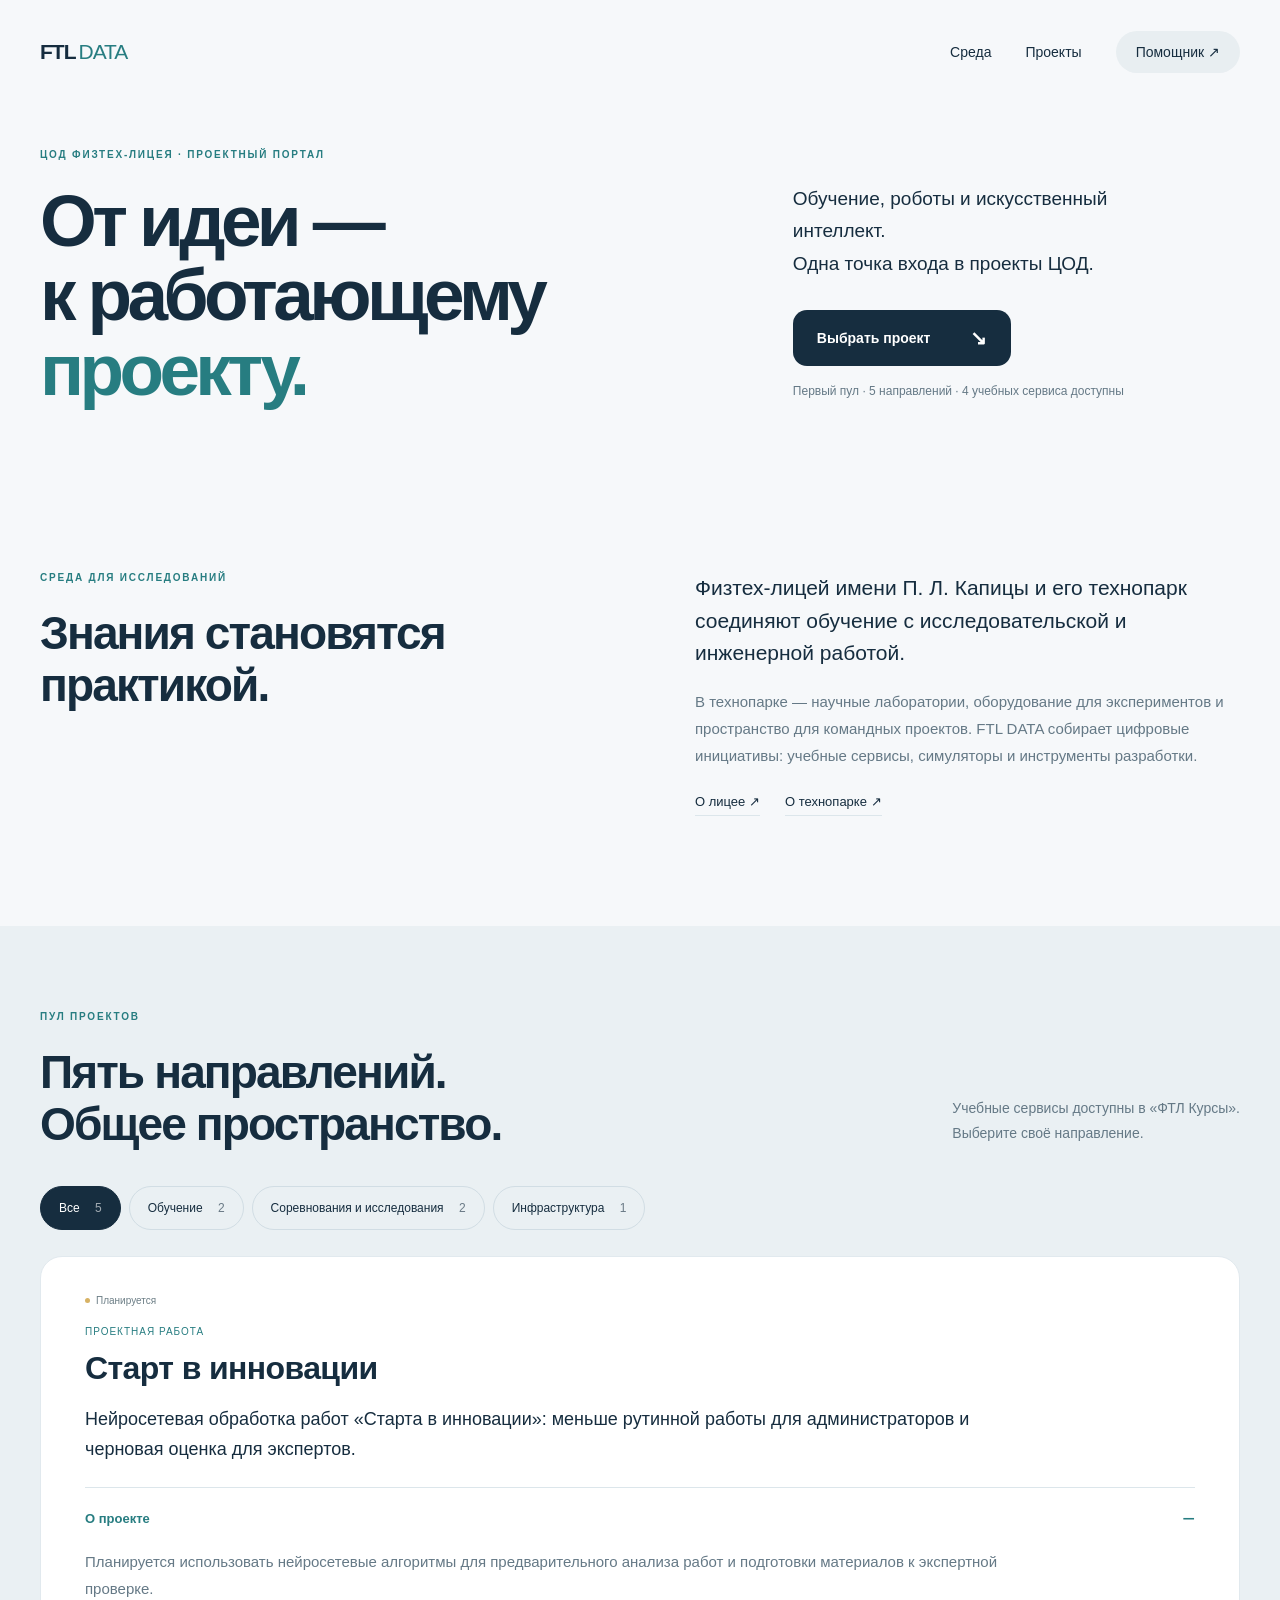
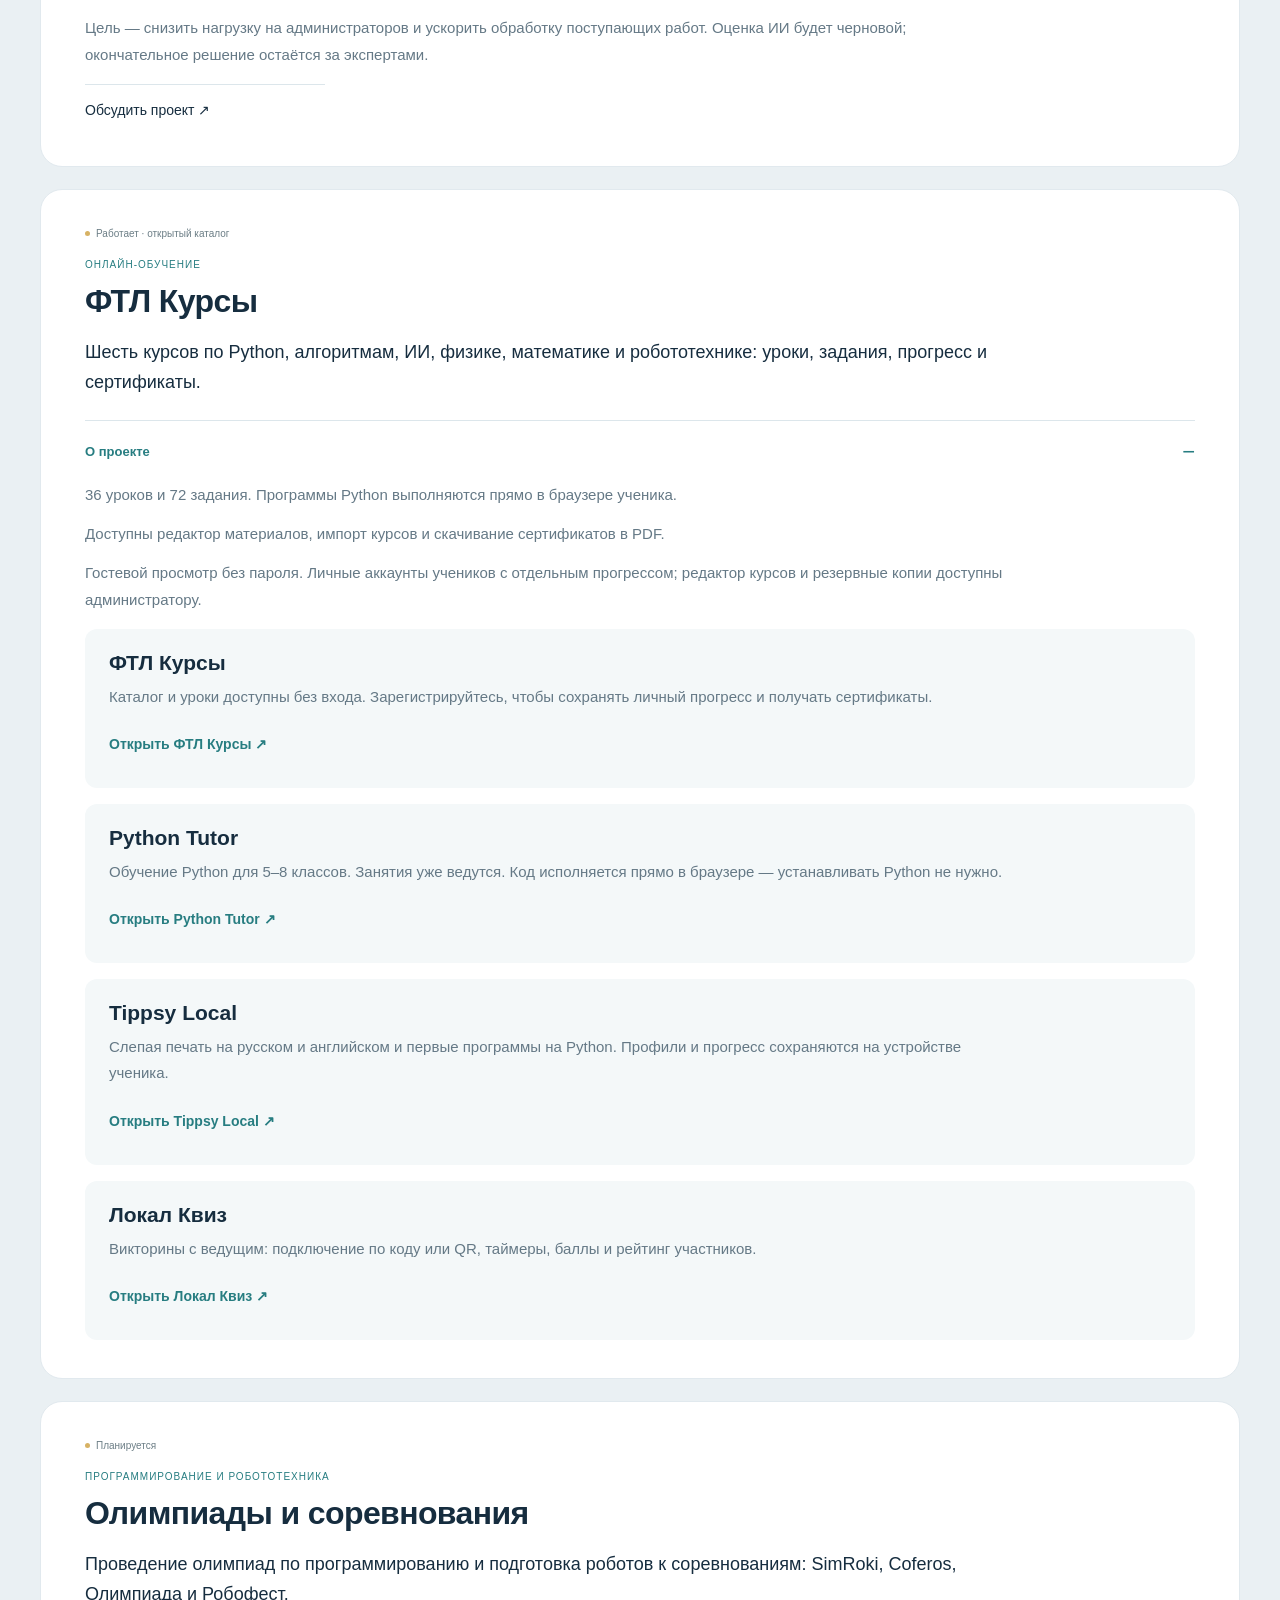
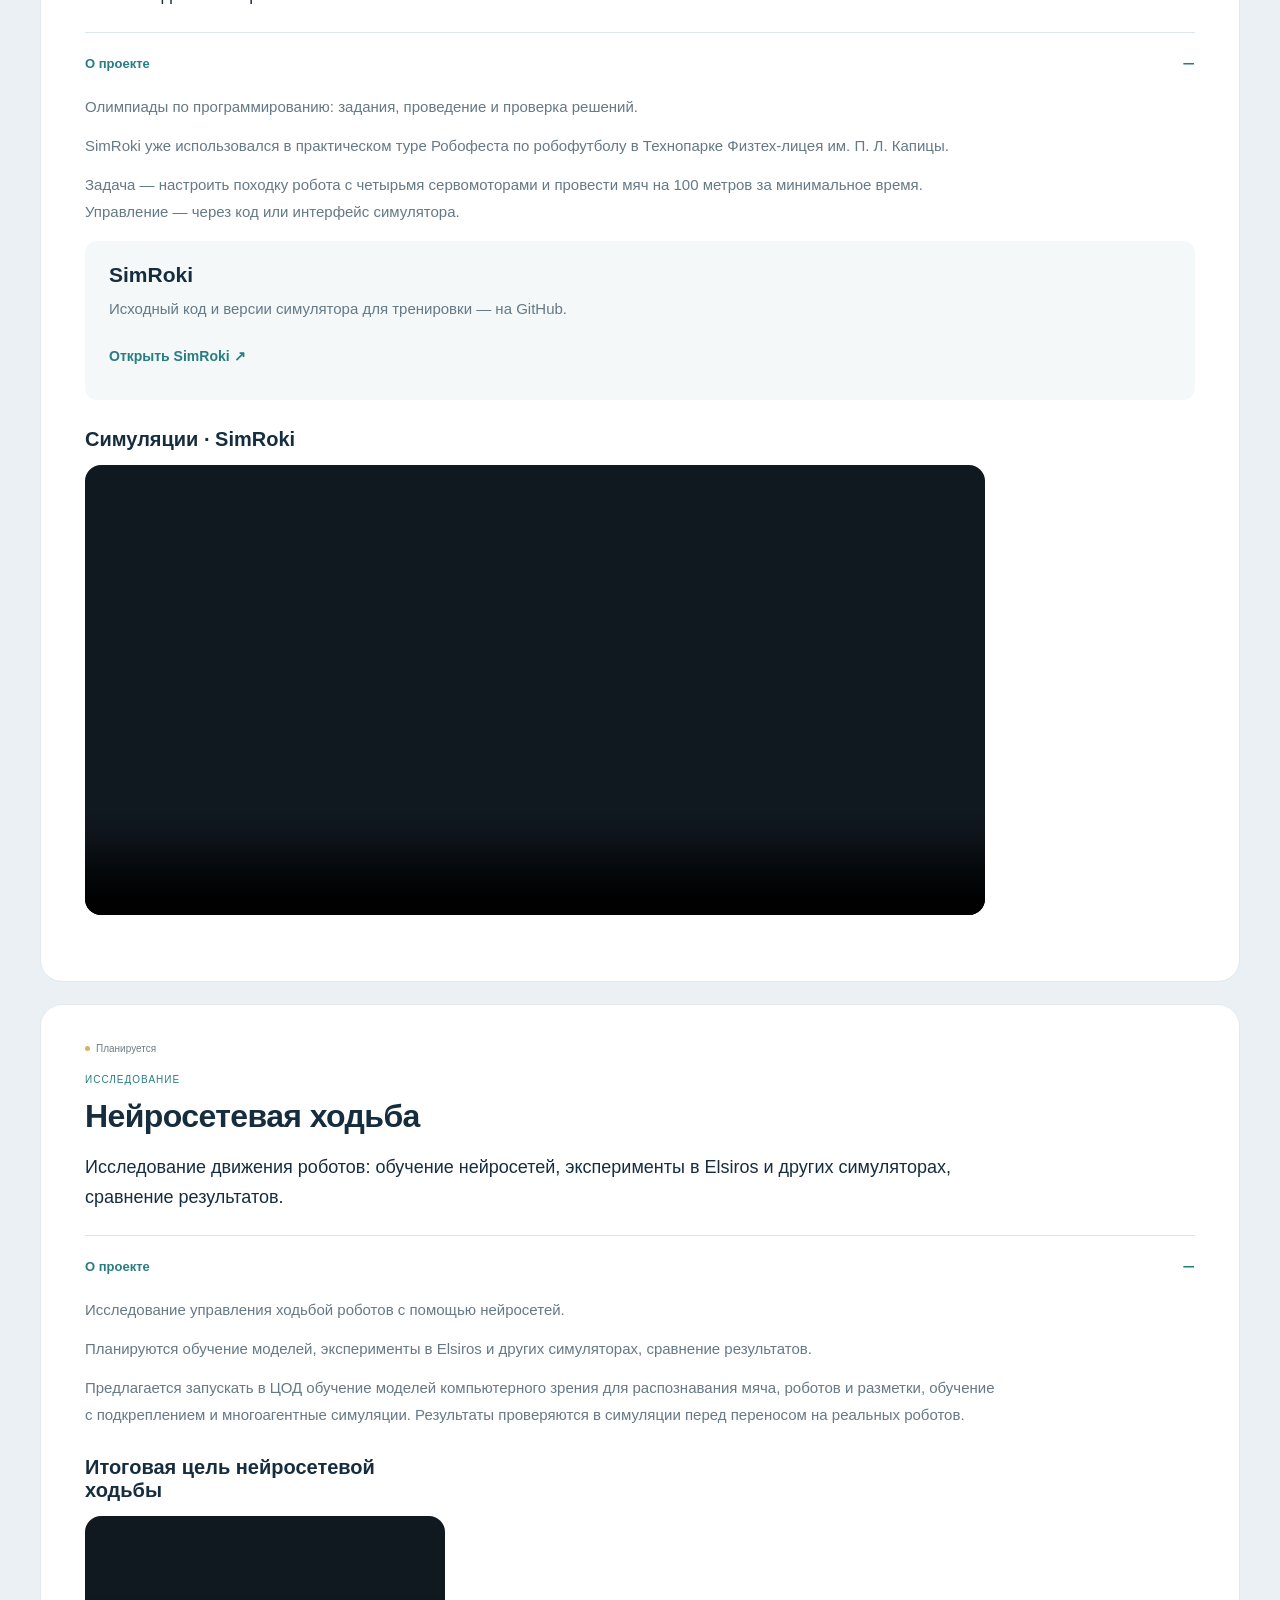
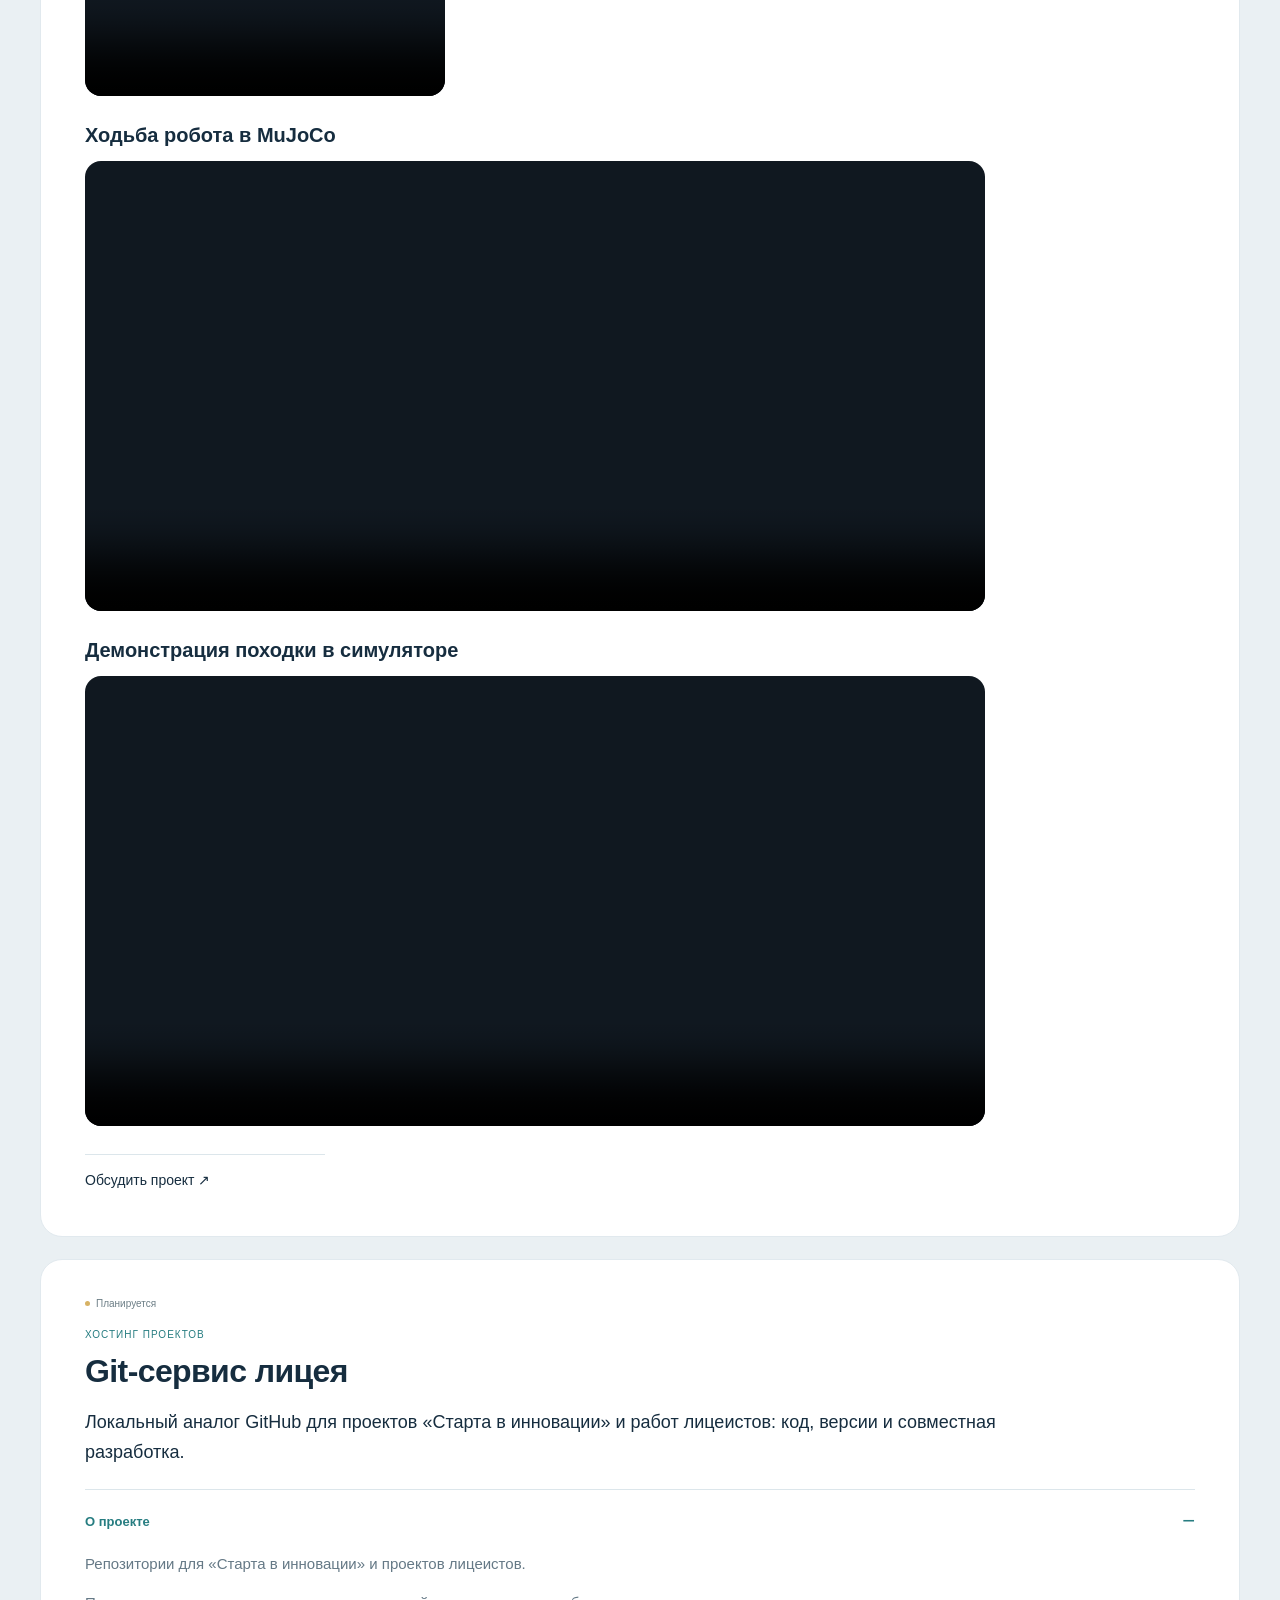
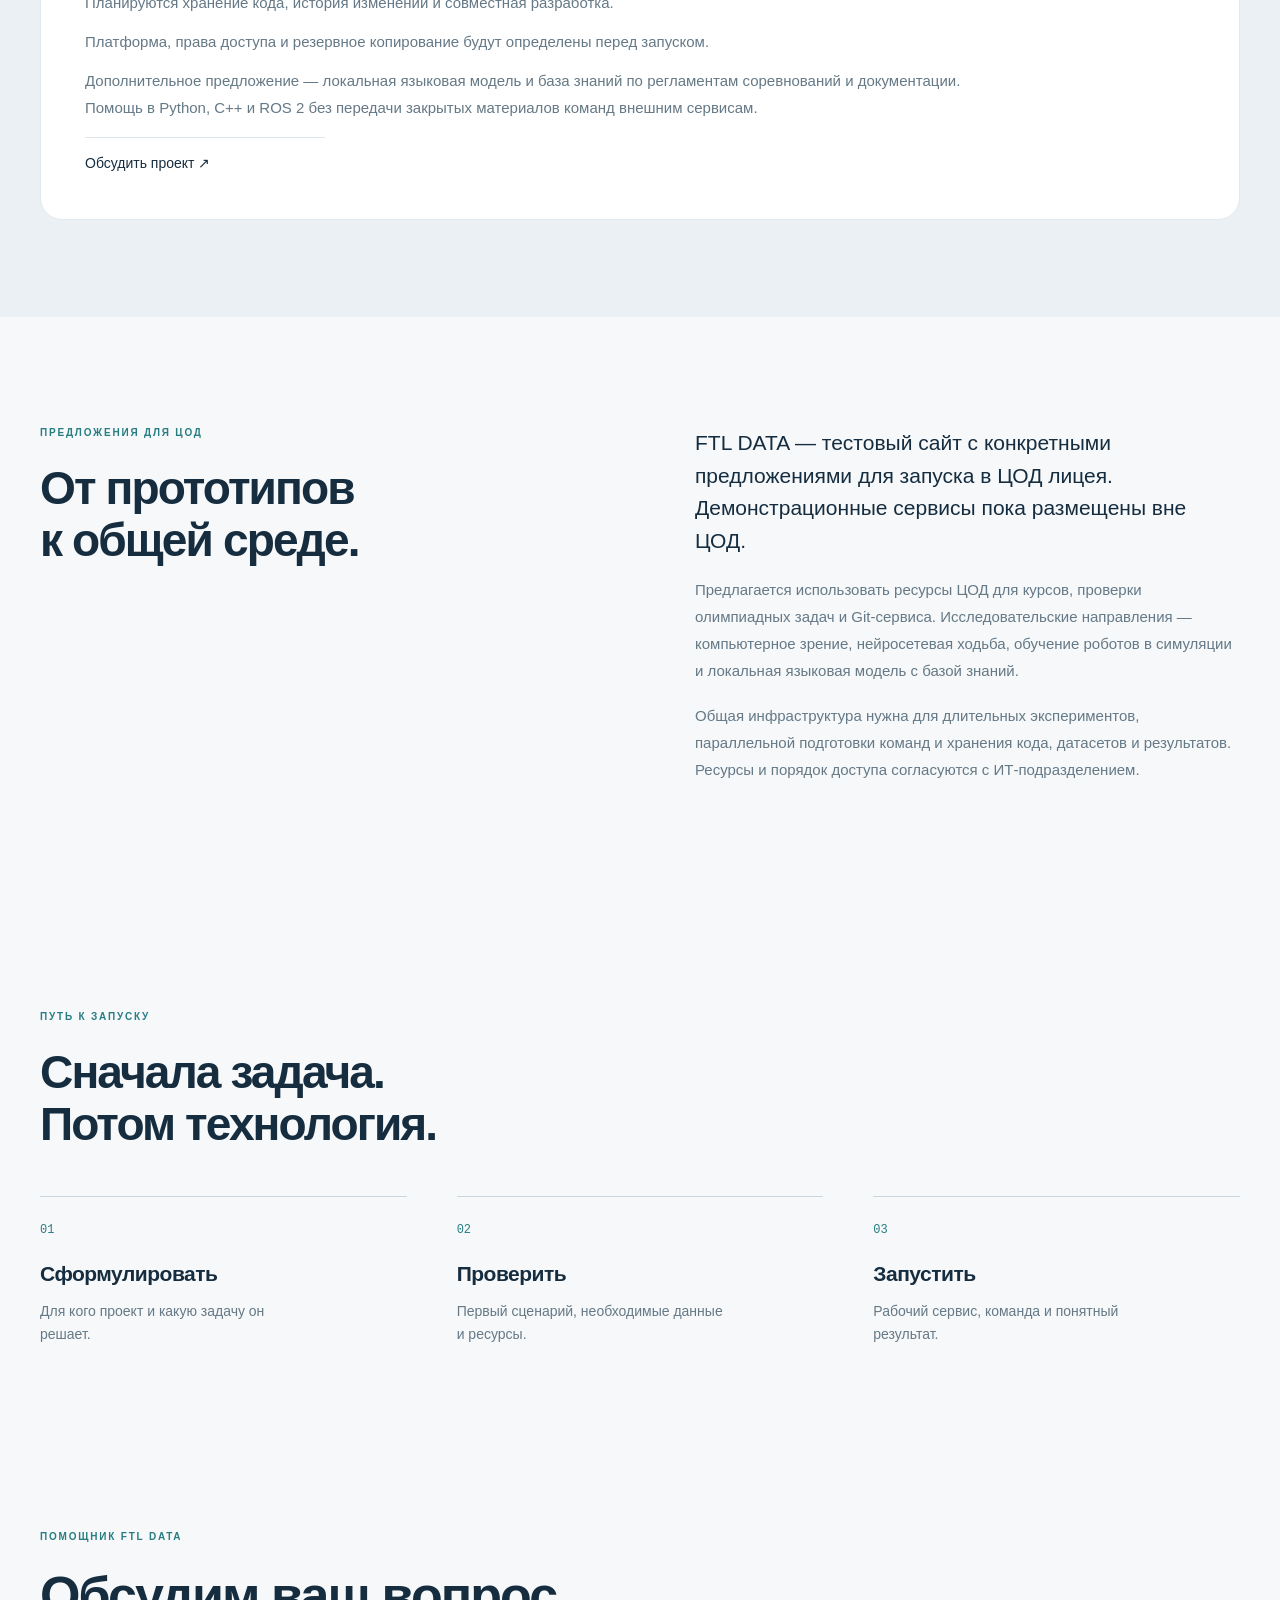
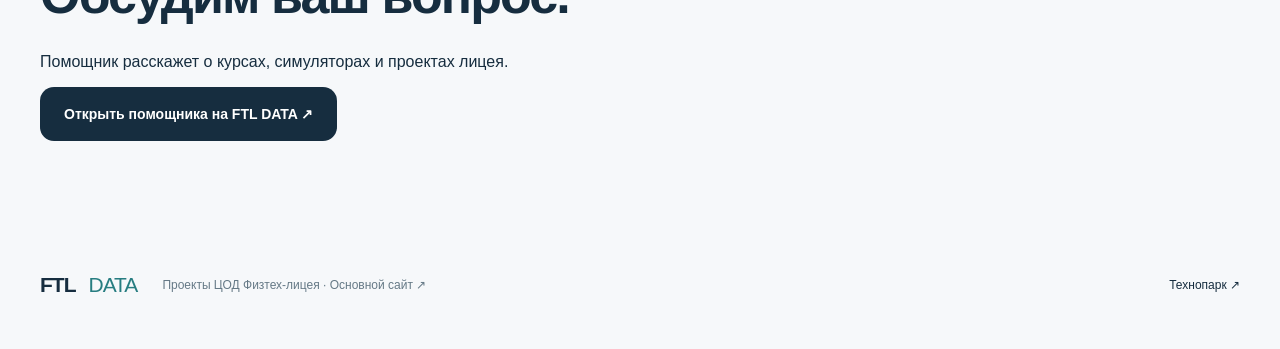
==== ftldata/index.html @ cfc31101 "Add FTL data center project and GitHub Pages portal" ====
<!doctype html><html lang="ru"><head><meta charset="utf-8"><meta name="viewport" content="width=device-width,initial-scale=1"><meta name="theme-color" content="#f6f8fa"><meta name="description" content="FTL DATA — проектный портал ЦОД Физтех-лицея: обучение, робототехника, локальный ИИ и инфраструктура ученических проектов."><title>FTL DATA — проекты ЦОД Физтех-лицея</title><link rel="icon" href="./assets/mark.svg?v=2" type="image/svg+xml"><link rel="stylesheet" href="./style.css?v=11"><script defer src="./app.js?v=9"></script></head><body>
<a class="skip" href="#projects">К проектам</a>
<header class="wrap"><a class="brand" href="./" aria-label="FTL DATA — главная"><span>FTL<span class="brand-light">DATA</span></span></a><nav aria-label="Основная навигация"><a class="about-link" href="#environment">Среда</a><a href="#projects">Проекты</a><a class="nav-button" href="#brief">Помощник ↗</a></nav></header>
<main><section class="hero wrap"><div class="hero-top"><div><p class="eyebrow">ЦОД ФИЗТЕХ-ЛИЦЕЯ · ПРОЕКТНЫЙ ПОРТАЛ</p><h1>От идеи —<br>к работающему<br><em>проекту.</em></h1></div><div class="hero-aside"><p>Обучение, роботы и искусственный интеллект. <br>Одна точка входа в проекты ЦОД.</p><a class="button primary" href="#projects">Выбрать проект <span>↘</span></a><span class="quiet">Первый пул · 5 направлений · 4 учебных сервиса доступны</span></div></div></section>
<section class="environment wrap" id="environment"><div><p class="eyebrow">СРЕДА ДЛЯ ИССЛЕДОВАНИЙ</p><h2>Знания становятся<br>практикой.</h2></div><div class="environment-copy"><p class="lead">Физтех-лицей имени П. Л. Капицы и его технопарк соединяют обучение с исследовательской и инженерной работой.</p><p>В технопарке — научные лаборатории, оборудование для экспериментов и пространство для командных проектов. FTL DATA собирает цифровые инициативы: учебные сервисы, симуляторы и инструменты разработки.</p><div class="source-links"><a href="https://phtl.ru/" target="_blank" rel="noopener noreferrer">О лицее ↗</a><a href="https://kapitsa.center/o-klastere/" target="_blank" rel="noopener noreferrer">О технопарке ↗</a></div></div></section>
<section class="projects-section" id="projects"><div class="wrap"><div class="section-heading"><div><p class="eyebrow">ПУЛ ПРОЕКТОВ</p><h2>Пять направлений.<br>Общее пространство.</h2></div><p class="section-note">Учебные сервисы доступны в «ФТЛ Курсы».<br>Выберите своё направление.</p></div><div class="filters" role="group" aria-label="Направления проектов"><button type="button" data-filter="all" aria-pressed="true">Все <span>5</span></button><button type="button" data-filter="learning" aria-pressed="false">Обучение <span>2</span></button><button type="button" data-filter="robotics" aria-pressed="false">Соревнования и исследования <span>2</span></button><button type="button" data-filter="infrastructure" aria-pressed="false">Инфраструктура <span>1</span></button></div><div id="project-grid" class="project-grid"></div><p id="project-status" class="quiet" role="status"></p><noscript><p>Для выбора проектов включите JavaScript. <a href="./projects.json">Список проектов</a></p></noscript></div></section>
<section class="environment wrap" id="data-center"><div><p class="eyebrow">ПРЕДЛОЖЕНИЯ ДЛЯ ЦОД</p><h2>От прототипов<br>к общей среде.</h2></div><div class="environment-copy"><p class="lead">FTL DATA — тестовый сайт с конкретными предложениями для запуска в ЦОД лицея. Демонстрационные сервисы пока размещены вне ЦОД.</p><p>Предлагается использовать ресурсы ЦОД для курсов, проверки олимпиадных задач и Git-сервиса. Исследовательские направления — компьютерное зрение, нейросетевая ходьба, обучение роботов в симуляции и локальная языковая модель с базой знаний.</p><p>Общая инфраструктура нужна для длительных экспериментов, параллельной подготовки команд и хранения кода, датасетов и результатов. Ресурсы и порядок доступа согласуются с ИТ-подразделением.</p></div></section><section class="launch wrap"><p class="eyebrow">ПУТЬ К ЗАПУСКУ</p><h2>Сначала задача.<br>Потом технология.</h2><ol class="steps"><li><span class="step-number">01</span><h3>Сформулировать</h3><p>Для кого проект и какую задачу он решает.</p></li><li><span class="step-number">02</span><h3>Проверить</h3><p>Первый сценарий, необходимые данные и ресурсы.</p></li><li><span class="step-number">03</span><h3>Запустить</h3><p>Рабочий сервис, команда и понятный результат.</p></li></ol></section>
<section class="assistant wrap" id="brief"><div class="chat-heading"><div><p class="eyebrow">ПОМОЩНИК FTL DATA</p><h2>Обсудим ваш вопрос.</h2></div></div><p class="lead">Помощник расскажет о курсах, симуляторах и проектах лицея.</p><a class="button primary" href="https://ftldata.duckdns.org/#brief">Открыть помощника на FTL DATA ↗</a></section>
</main><footer class="wrap"><a class="brand" href="./">FTL<span class="brand-light">DATA</span></a><p>Проекты ЦОД Физтех-лицея · <a href="https://ftldata.duckdns.org/">Основной сайт ↗</a></p><a href="https://kapitsa.center/" target="_blank" rel="noopener noreferrer">Технопарк ↗</a></footer></body></html>
---- ftldata/style.css ----
:root{--paper:#fff;--cloud:#f6f8fa;--ink:#162d3f;--muted:#657986;--teal:#277d81;--gold:#d7b264;--line:#dce6eb}*{box-sizing:border-box}html{scroll-behavior:smooth;scroll-padding-top:35px}body{margin:0;background:var(--cloud);color:var(--ink);font-family:-apple-system,BlinkMacSystemFont,"Segoe UI",Arial,sans-serif;-webkit-font-smoothing:antialiased}a{color:inherit;text-decoration:none}button,input,select,textarea{font:inherit}button,a,input,textarea,select{-webkit-tap-highlight-color:transparent}button,a{touch-action:manipulation}button{cursor:pointer}.wrap{width:min(1240px,calc(100% - 80px));margin:auto}header{height:104px;display:flex;align-items:center;justify-content:space-between}.brand{display:inline-flex;align-items:center;gap:10px;font-size:21px;letter-spacing:-1px;font-weight:750}.brand-light{font-weight:400;margin-left:3px;color:var(--teal)}nav{display:flex;align-items:center;gap:34px;font-size:14px}.nav-button{background:#e8eef1;border-radius:100px;padding:13px 20px}.hero{padding-top:45px}.hero-top{display:grid;grid-template-columns:1.4fr 1fr;gap:50px;align-items:end;padding-bottom:55px}.eyebrow{font-size:10px;font-weight:650;letter-spacing:1.8px;margin:0 0 24px;color:var(--teal)}h1{font-size:clamp(48px,5.7vw,82px);font-weight:560;line-height:1.02;letter-spacing:-4.6px;margin:0}h1 em{font-style:normal;color:var(--teal)}.hero-aside{padding:0 0 6px 32px;max-width:400px}.hero-aside>p{font-size:19px;line-height:1.7;margin:0 0 30px}.button{display:inline-flex;justify-content:space-between;gap:40px;align-items:center;min-height:54px;padding:16px 24px;border-radius:14px;font-size:14px;font-weight:600;border:0;transition:transform .2s,background .2s}.button:hover{transform:translateY(-2px)}.primary{background:var(--ink);color:white}.primary:hover{background:var(--teal)}.button span{font-size:20px}.quiet{font-size:12px;color:var(--muted);line-height:1.6}.hero-aside>.quiet{display:block;margin-top:16px}.hero-visual{position:relative;margin:0;border-radius:28px;overflow:hidden;background:#e9eff3}.hero-visual>img{display:block;width:100%;height:490px;object-fit:cover;object-position:center 53%}.hero-visual figcaption{position:absolute;bottom:0;left:0;right:0;padding:36px 28px 22px;display:flex;justify-content:space-between;color:white;background:linear-gradient(transparent,#162d3f99);font-size:10px;letter-spacing:1.4px}.hero-visual figcaption span:last-child{letter-spacing:0;opacity:.8}.environment{display:grid;grid-template-columns:1fr 1fr;gap:110px;padding-top:110px;padding-bottom:110px}h2{font-size:clamp(31px,3.6vw,48px);font-weight:550;line-height:1.13;letter-spacing:-1.9px;margin:0}.environment-copy p{font-size:15px;line-height:1.8;color:var(--muted);margin:18px 0}.environment-copy p.lead{font-size:21px;line-height:1.55;margin-top:0;color:var(--ink)}.source-links{display:flex;gap:25px;font-size:13px;margin-top:25px}.source-links a{border-bottom:1px solid var(--line);padding-bottom:6px}.projects-section{background:#eaf0f3;padding:85px 0}.section-heading{display:flex;justify-content:space-between;align-items:end;gap:30px}.section-note{font-size:14px;line-height:1.8;color:var(--muted);max-width:300px;margin:0 0 4px}.filters{display:flex;gap:8px;flex-wrap:wrap;margin:36px 0 26px}.filters button{min-height:44px;border:1px solid #d1dde4;border-radius:30px;padding:12px 18px;background:transparent;color:var(--ink);font-size:12px}.filters button[aria-pressed=true]{background:var(--ink);color:white;border-color:var(--ink)}.filters span{margin-left:12px;opacity:.6}.project-grid{display:grid;grid-template-columns:repeat(3,minmax(0,1fr));gap:18px}.project-card{background:white;border:1px solid #e1e9ee;border-radius:20px;padding:27px;display:flex;flex-direction:column;min-height:325px;transition:transform .2s,box-shadow .2s}.project-card:hover{transform:translateY(-4px);box-shadow:0 14px 35px #16384b09}.card-top{display:flex;align-items:center;justify-content:space-between;margin-bottom:26px}.project-symbol{display:grid;place-items:center;width:42px;height:42px;background:#f0f5f6;border-radius:12px;color:var(--teal);font:600 15px ui-monospace,SFMono-Regular,monospace}.status{font-size:10px;color:#6c7e86;display:flex;gap:6px;align-items:center}.status:before{content:'';width:5px;height:5px;background:var(--gold);border-radius:50%}.tag{font-size:10px;text-transform:uppercase;letter-spacing:1px;color:var(--teal);margin:0 0 9px}.project-card h3{font-size:23px;line-height:1.2;letter-spacing:-.6px;font-weight:550;margin:0 0 14px}.project-card>p:not(.tag){font-size:13px;line-height:1.75;color:var(--muted);margin:0 0 24px}.project-card button{margin-top:auto;border:0;border-top:1px solid var(--line);padding:17px 0 0;background:none;display:flex;justify-content:space-between;color:var(--ink);text-align:left;font-size:12px;min-height:44px}.launch{padding-top:100px;padding-bottom:100px}.steps{display:grid;grid-template-columns:repeat(3,1fr);list-style:none;padding:0;gap:50px;margin:46px 0 0}.steps li{border-top:1px solid #c8d6de;padding-top:22px}.step-number{font:12px ui-monospace,monospace;color:var(--teal)}.steps h3{font-size:21px;font-weight:550;letter-spacing:-.5px;margin:25px 0 10px}.steps p{font-size:14px;line-height:1.7;color:var(--muted);max-width:270px}.brief{display:grid;grid-template-columns:1fr 1fr;gap:95px;background:#fff;border-radius:28px;padding:60px}.brief-intro>p:not(.eyebrow){max-width:310px;line-height:1.8;font-size:15px;color:var(--muted);margin:26px 0}.local-note{display:flex;gap:14px;align-items:flex-start;max-width:310px;margin-top:60px}.local-note>span{font-size:32px;color:var(--teal)}.local-note p{font-size:12px;line-height:1.7;color:var(--muted);margin:2px 0}form label{display:block;font-size:12px;font-weight:600;margin-bottom:10px}input,select,textarea{width:100%;border:1px solid #d8e2e8;background:#f8fafb;border-radius:10px;padding:14px;color:var(--ink);margin-bottom:22px;font-size:16px;line-height:1.5}textarea{resize:vertical}input::placeholder,textarea::placeholder{font-size:13px;color:#82919c}.optional{font-weight:400;color:var(--muted)}form .button{width:100%}#download-status{font-size:12px;color:var(--teal);line-height:1.6}footer{display:flex;gap:25px;align-items:center;padding-top:45px;padding-bottom:45px}footer p{margin-right:auto;font-size:12px;color:var(--muted)}footer>a:last-child{font-size:12px}.skip{position:absolute;top:-100px;left:20px;padding:15px;background:var(--ink);color:white;z-index:5}.skip:focus{top:10px}:focus-visible{outline:3px solid #64a3a8;outline-offset:4px}body .reveal{animation:enter .6s ease both}@keyframes enter{from{opacity:0;transform:translateY(12px)}to{opacity:1;transform:translateY(0)}}@media(min-width:1500px){.hero-visual>img{height:550px}}@media(max-width:900px){.wrap{width:calc(100% - 48px)}.hero-top{gap:25px}.hero-aside{padding-left:0}.hero-aside>p{font-size:16px}h1{letter-spacing:-3px}.hero-visual>img{height:370px}.environment{gap:40px}.project-grid{grid-template-columns:repeat(2,minmax(0,1fr))}.brief{padding:36px;gap:40px}.steps{gap:25px}}@media(max-width:600px){.wrap{width:calc(100% - 36px)}header{height:80px}.brand{font-size:18px}.brand img{width:31px;height:31px}nav{gap:18px;font-size:12px}.about-link{display:none}.nav-button{padding:11px 14px}.hero{padding-top:28px}.hero-top{display:block;padding-bottom:30px}h1{font-size:52px;letter-spacing:-2.8px}.eyebrow{font-size:9px;letter-spacing:1.4px;margin-bottom:20px}.hero-aside{margin-top:24px}.hero-aside>p{font-size:15px;line-height:1.7;margin-bottom:20px}.hero-aside br{display:none}.hero-aside .quiet{font-size:11px}.hero-visual{border-radius:20px}.hero-visual>img{height:310px;object-position:50% 50%}.hero-visual figcaption{padding:25px 15px 15px;font-size:7px;letter-spacing:1px}.hero-visual figcaption span:last-child{font-size:8px}.environment{display:block;padding-top:65px;padding-bottom:65px}.environment-copy{margin-top:27px}.environment-copy p.lead{font-size:19px}.environment-copy p{font-size:14px}.projects-section{padding:60px 0}.section-heading{display:block}.section-note{margin-top:20px;font-size:13px}.filters{gap:6px;margin:24px 0}.filters button{padding:11px 13px;font-size:11px}.filters span{margin-left:6px}.project-grid{grid-template-columns:1fr;gap:13px}.project-card{min-height:270px;padding:23px}.project-card h3{font-size:24px}.card-top{margin-bottom:22px}.launch{padding-top:65px;padding-bottom:60px}.steps{display:block;margin-top:30px}.steps li{margin-bottom:24px;padding-top:18px}.steps h3{margin-top:14px}.steps p{max-width:none}.brief{display:block;padding:26px;border-radius:22px}.brief h2{font-size:34px}.local-note{margin:24px 0 30px}.brief-intro>p:not(.eyebrow){font-size:14px}.brief form{margin-top:30px}footer{flex-wrap:wrap;gap:12px;padding-top:30px;padding-bottom:30px}footer p{width:100%;order:3;margin:0}footer>a:last-child{margin-left:auto}.project-card[hidden]{display:none}}@media(prefers-reduced-motion:reduce){html{scroll-behavior:auto}*,*:before,*:after{animation:none!important;transition:none!important}}[hidden]{display:none!important}

@media(max-width:360px){h1{font-size:44px;letter-spacing:-2.5px}nav{gap:10px}.nav-button{padding:11px 10px}.brand{gap:6px}}

.live-project{display:block;margin-top:auto;padding:17px 0 0;border-top:1px solid var(--line);font-size:13px;min-height:44px;color:var(--teal);font-weight:600}

.service-links{display:flex;flex-wrap:wrap;gap:8px;margin-top:auto;padding-top:17px;border-top:1px solid var(--line)}.service-links a{display:inline-flex;align-items:center;min-height:44px;padding:10px 12px;background:#edf5f5;border-radius:10px;font-size:12px;color:var(--teal)}.service-links a:hover{background:#dceeee}

.project-grid{align-items:start}.project-details{margin-top:auto;border-top:1px solid var(--line)}.project-details summary{list-style:none;cursor:pointer;display:flex;align-items:center;justify-content:space-between;min-height:48px;padding:16px 0 0;font-size:13px;font-weight:600;color:var(--teal)}.project-details summary::-webkit-details-marker{display:none}.project-details summary:after{content:'+';font-size:22px;font-weight:400}.project-details[open] summary:after{content:'−'}.details-body{padding-top:12px;animation:enter .2s ease}.details-body>p,.service-detail p{font-size:13px;line-height:1.7;color:var(--muted);margin:0 0 12px}.service-detail{margin-top:16px;padding:16px;background:#f4f8f9;border-radius:12px}.service-detail h4{font-size:16px;margin:0 0 9px;font-weight:600}.service-open{display:inline-flex;align-items:center;min-height:44px;font-size:12px;color:var(--teal);font-weight:600}.details-body>.project-action{width:100%;margin-top:16px}.project-details[open]{margin-top:0}

/* Full-width editorial project articles */
.project-grid{display:flex;flex-direction:column;gap:22px}.project-card{width:100%;min-height:0;padding:38px 44px;border-radius:22px}.project-card:hover{transform:none;box-shadow:none}.card-top{margin-bottom:20px}.project-symbol{display:none}.project-card .tag{margin-bottom:12px}.project-card h3{font-size:32px;line-height:1.2;margin-bottom:18px}.project-card>p:not(.tag){font-size:18px;line-height:1.65;max-width:920px;margin-bottom:22px;color:var(--ink)}.details-body>p{font-size:15px;line-height:1.8;max-width:920px}.service-detail{padding:22px 24px}.service-detail h4{font-size:21px}.service-detail p{font-size:15px;line-height:1.75;max-width:900px}.service-open{font-size:14px}.project-details{margin-top:0}.project-details summary{padding-top:14px}.details-body>.project-action{max-width:240px;font-size:14px}@media(max-width:600px){.project-card{padding:24px 20px}.project-card h3{font-size:27px}.project-card>p:not(.tag){font-size:16px}.details-body>p,.service-detail p{font-size:14px}.service-detail{padding:18px 16px}.service-detail h4{font-size:19px}}

.project-video{margin:28px 0;max-width:900px}.project-video figcaption{font-size:20px;font-weight:650;margin-bottom:14px;color:var(--ink,#172838)}.project-video video{display:block;width:100%;height:auto;border-radius:16px;background:#101820}.project-video-portrait{max-width:360px}.project-card{scroll-margin-top:90px}@media(max-width:600px){.project-video figcaption{font-size:18px}.project-video-portrait{max-width:100%}.project-video-portrait video{max-height:65vh;object-fit:contain}}

.assistant.wrap{display:block;padding-top:70px;padding-bottom:80px}.chat-heading{display:flex;justify-content:space-between;align-items:center;gap:20px;margin-bottom:28px}.chat-heading h2{font-size:clamp(30px,5vw,52px)}.chat-heading>a,.chat-message a{color:#285fa1;text-decoration:underline;text-underline-offset:3px}.chat-shell{background:#fff;border:1px solid #dde3e8;border-radius:26px;overflow:hidden;box-shadow:0 16px 55px #142b4310}.chat-log{height:520px;overflow:auto;padding:28px;overscroll-behavior:contain}.chat-message{max-width:88%;padding:18px 22px;background:#f4f6f8;border-radius:18px;margin-bottom:20px;font-size:17px;line-height:1.65;overflow-wrap:anywhere}.chat-message strong{display:block;font-size:12px;margin-bottom:6px;color:#66717e}.chat-message>div{white-space:pre-wrap}.chat-message.user{margin-left:auto;background:#eaf1f9}.chat-suggestions{display:flex;gap:8px;flex-wrap:wrap;padding:0 24px 18px}.chat-suggestions button{background:#f3f5f7;border:1px solid #e0e5eb;border-radius:20px;padding:10px 14px;cursor:pointer}#chat-form{display:block;border-top:1px solid #e4e8ec;padding:24px;background:#fafbfc}.chat-label{display:block;font-size:13px;margin-bottom:8px}#chat-input{box-sizing:border-box;width:100%;min-height:110px;max-height:280px;resize:vertical;font:inherit;font-size:17px;line-height:1.5;border:1px solid #ccd5df;border-radius:15px;padding:16px;background:white}.chat-send{display:flex;align-items:center;justify-content:space-between;gap:14px;margin-top:12px}#chat-status{margin:0;font-size:14px}#chat-form button:disabled{opacity:.5;cursor:wait}@media(max-width:600px){.chat-heading{align-items:flex-start;flex-direction:column}.chat-log{height:55svh;min-height:330px;padding:14px}.chat-message{max-width:96%;font-size:16px;padding:14px}.chat-shell{border-radius:18px}#chat-form{padding:14px}.chat-suggestions{padding:0 14px 14px}.chat-send{align-items:flex-end}#chat-input{font-size:16px;min-height:110px}}

#chat-form{margin:0 22px 22px;padding:16px 20px 14px;background:#f1f3f5;border:1px solid #dfe3e7;border-radius:28px}#chat-input{background:transparent;border:0;outline:0;border-radius:0;padding:5px 2px;min-height:92px;resize:vertical;box-shadow:none}#chat-form:focus-within{border-color:#98a6b5;box-shadow:0 0 0 3px #98a6b51a}.chat-send{margin-top:8px;min-height:46px}#chat-form .chat-submit{display:grid;place-items:center;flex:0 0 46px;width:46px;height:46px;min-height:46px;border:0;border-radius:50%;padding:0;background:#172b39;color:white;font-size:30px;line-height:1;cursor:pointer;margin:0 0 0 auto}#chat-form .chat-submit:hover{background:#304b5e}#chat-status{display:flex;align-items:center;gap:9px;color:#66717e}.is-thinking #chat-status:before{content:"";width:15px;height:15px;flex-shrink:0;border:2px solid #ccd3da;border-top-color:#536b7b;border-radius:50%;animation:chat-spin .8s linear infinite}@keyframes chat-spin{to{transform:rotate(360deg)}}@media(prefers-reduced-motion:reduce){.is-thinking #chat-status:before{animation:none}}@media(max-width:600px){#chat-form{margin:0 12px 14px;padding:14px;border-radius:24px}#chat-input{min-height:90px}.chat-send{align-items:center}#chat-form .chat-submit{width:44px;height:44px;min-height:44px;flex-basis:44px}#chat-status{font-size:13px}}
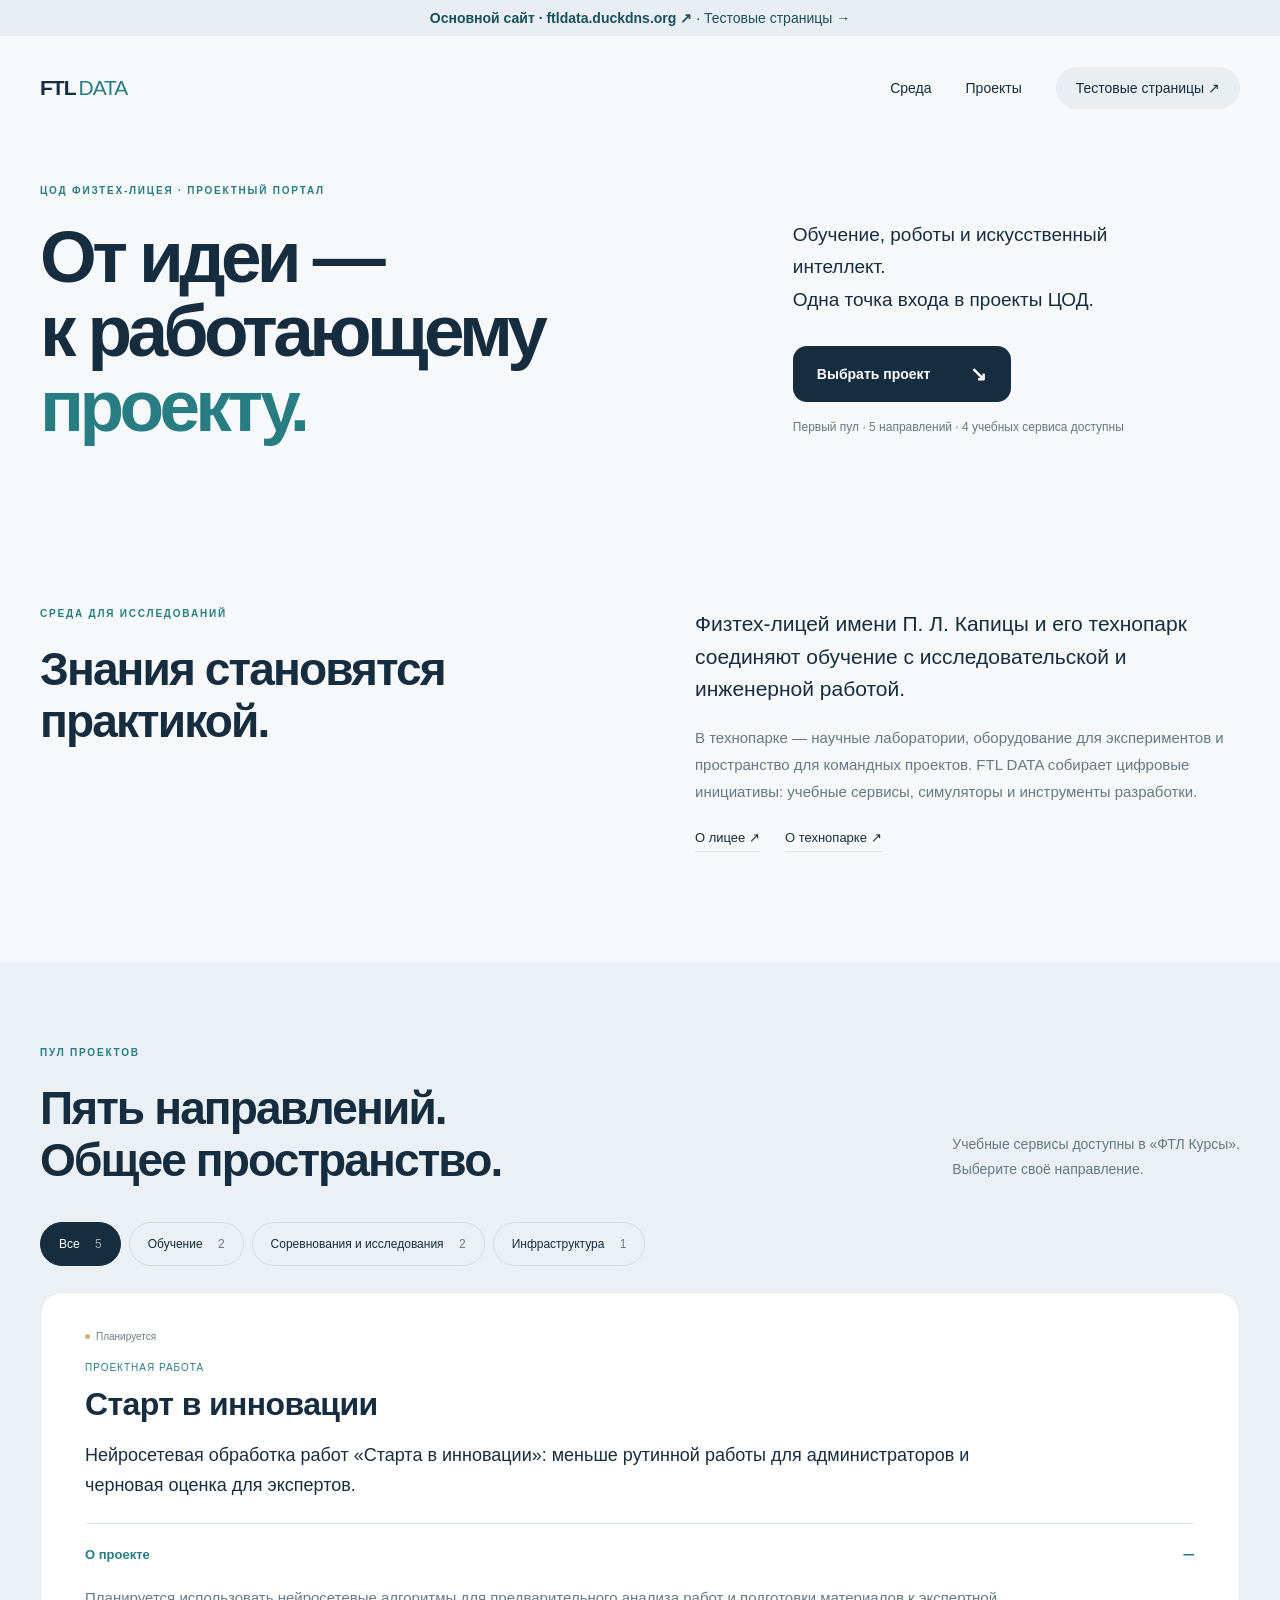
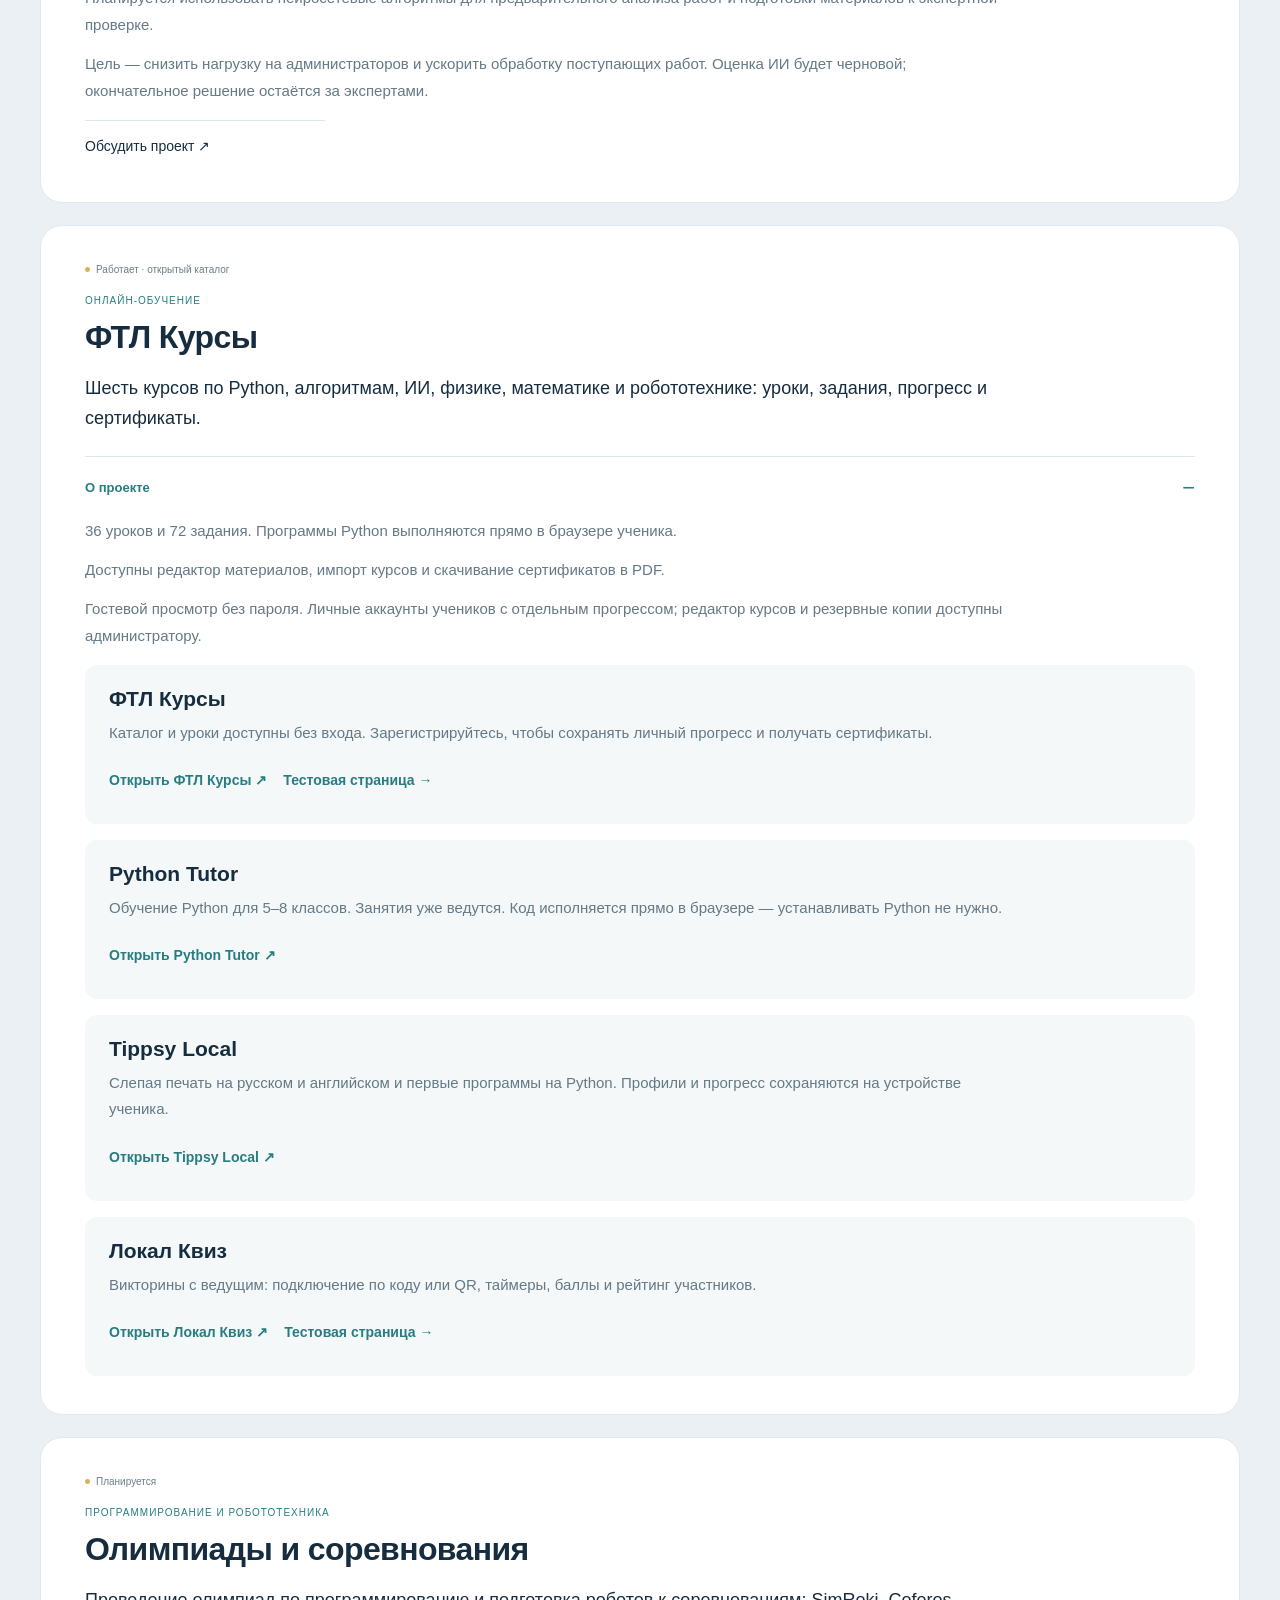
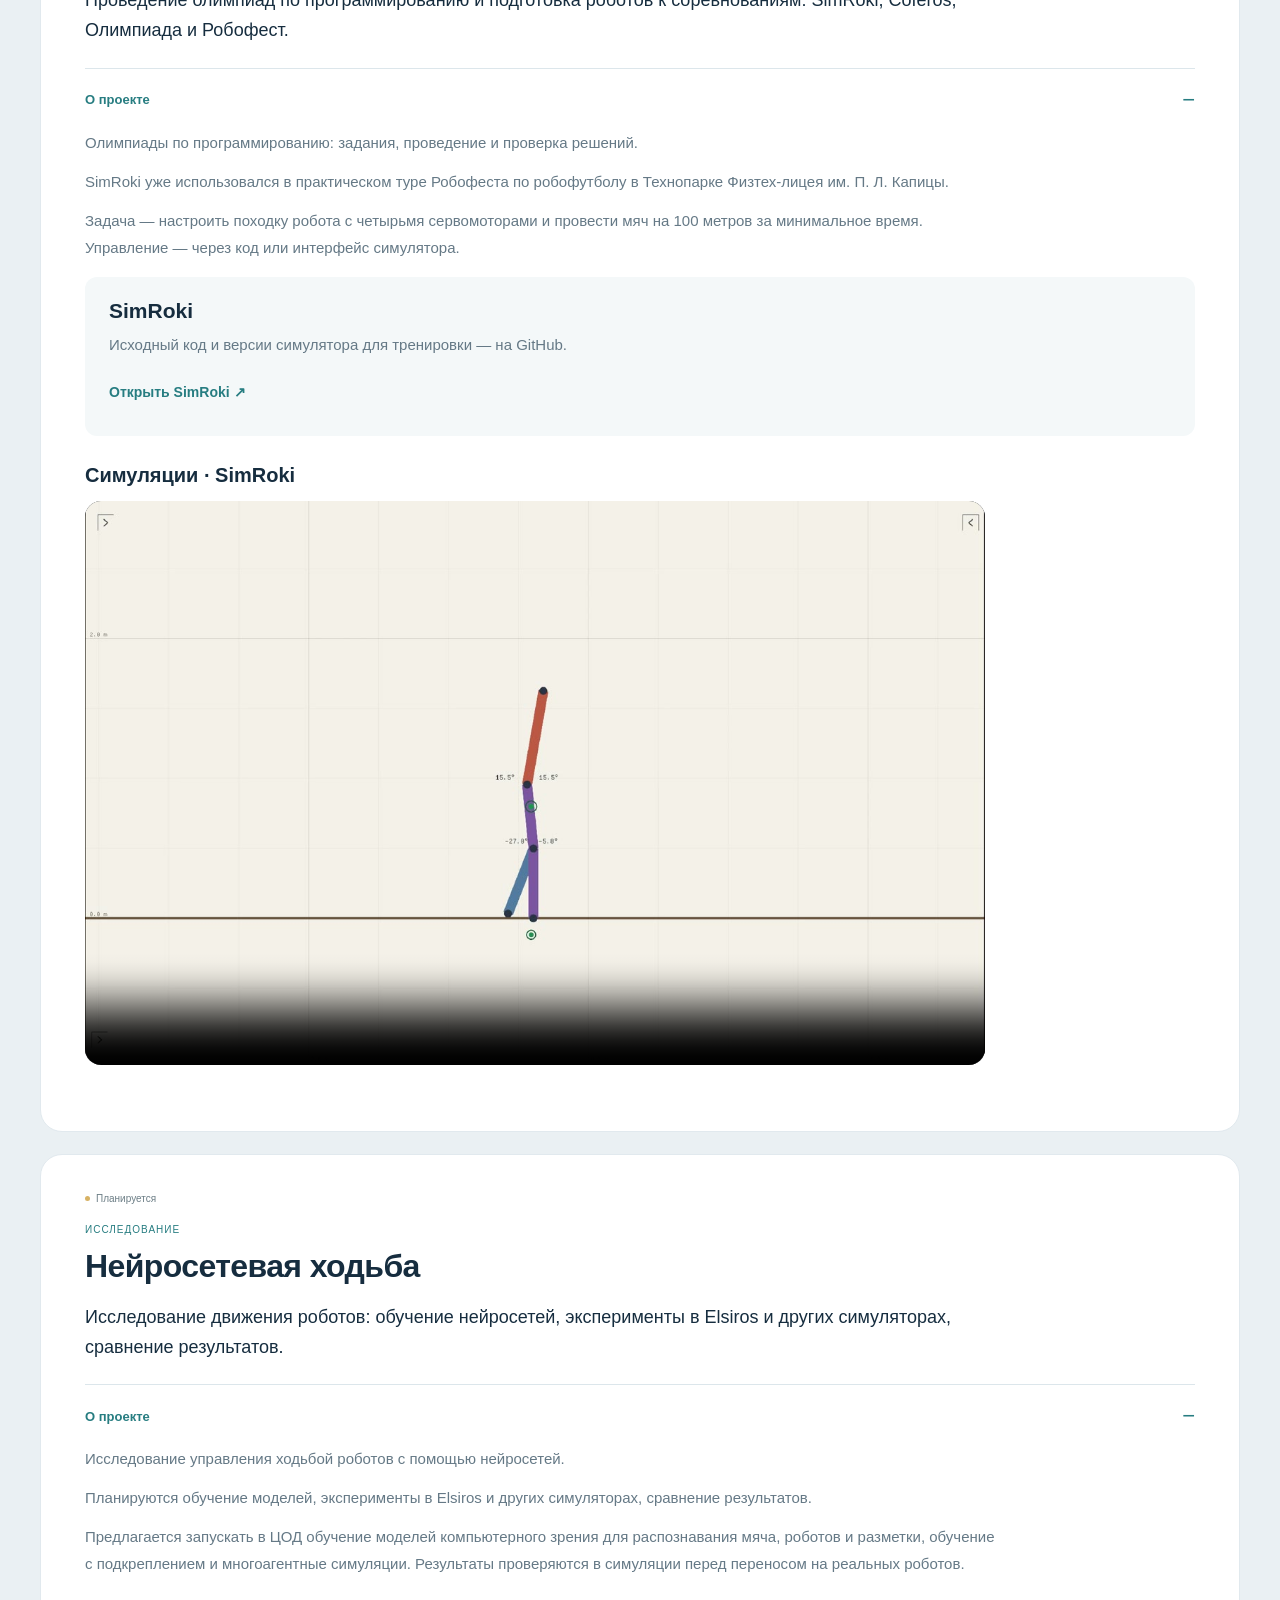
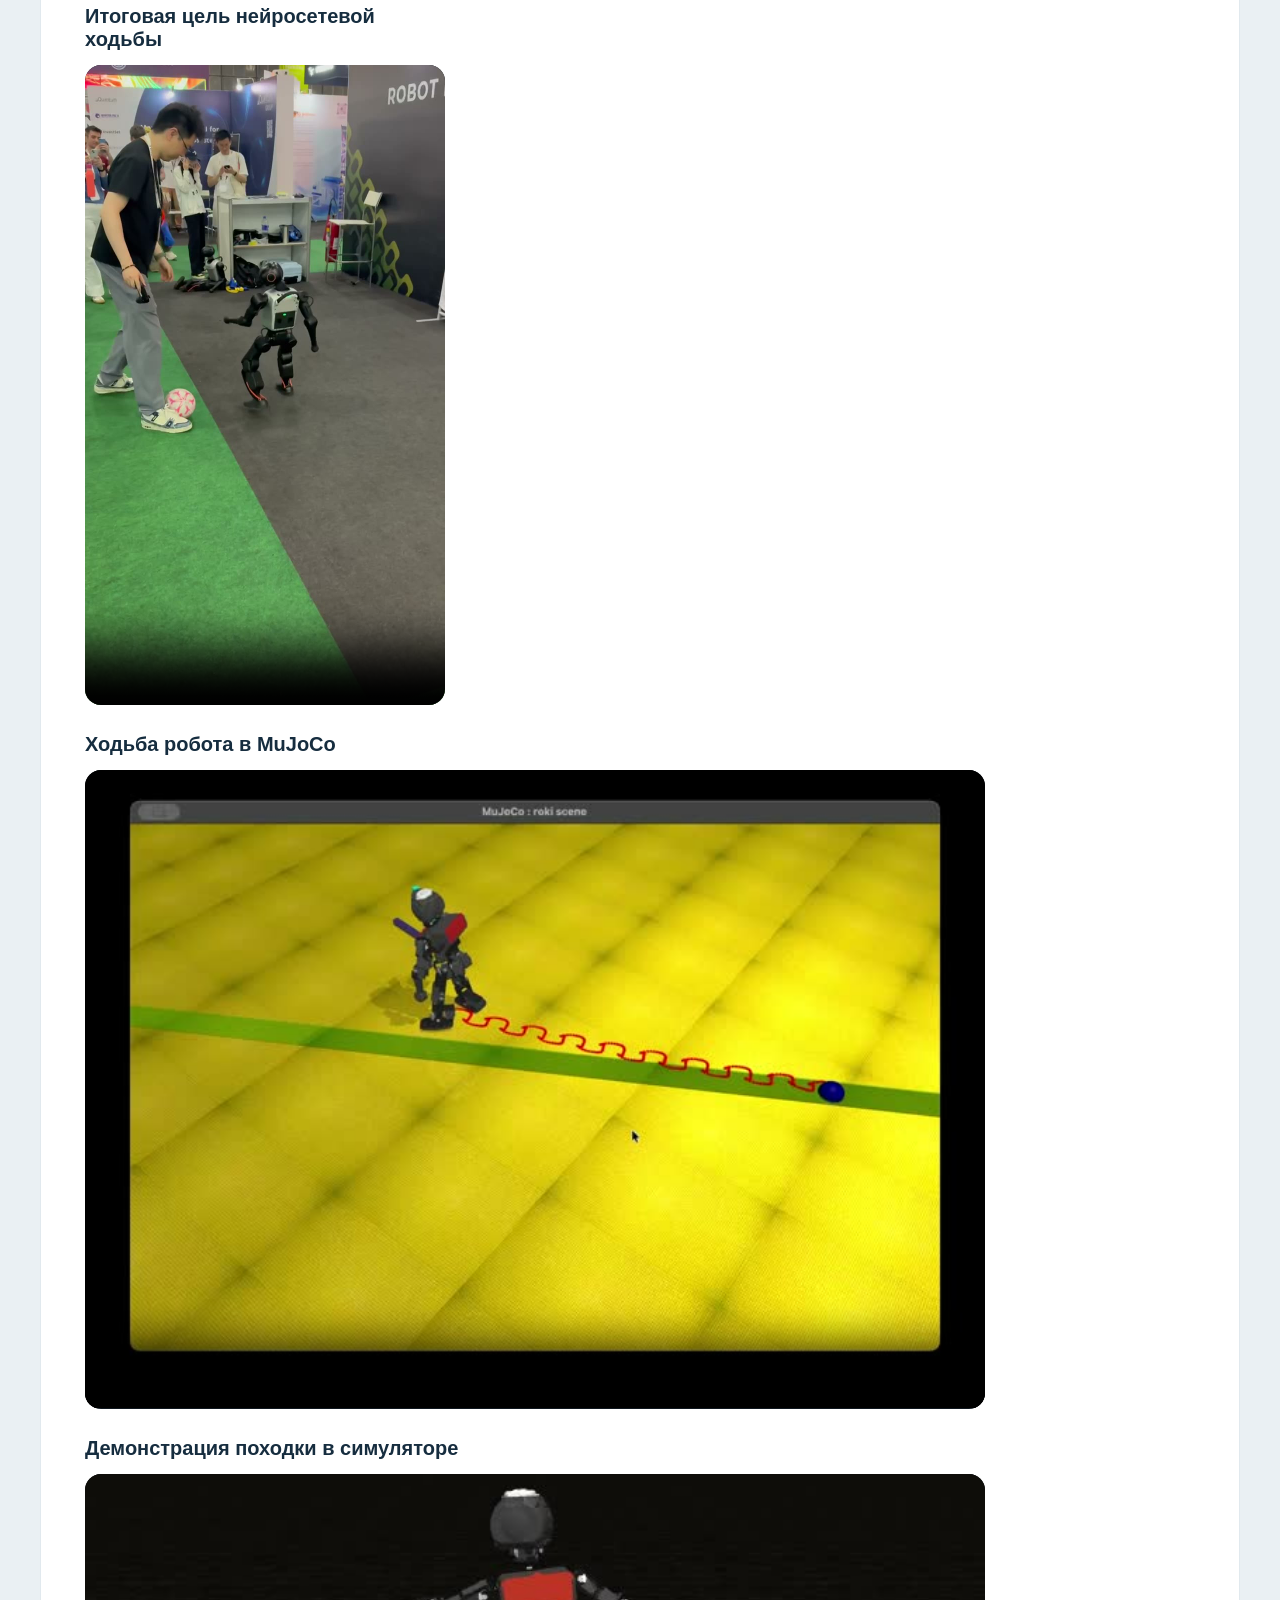
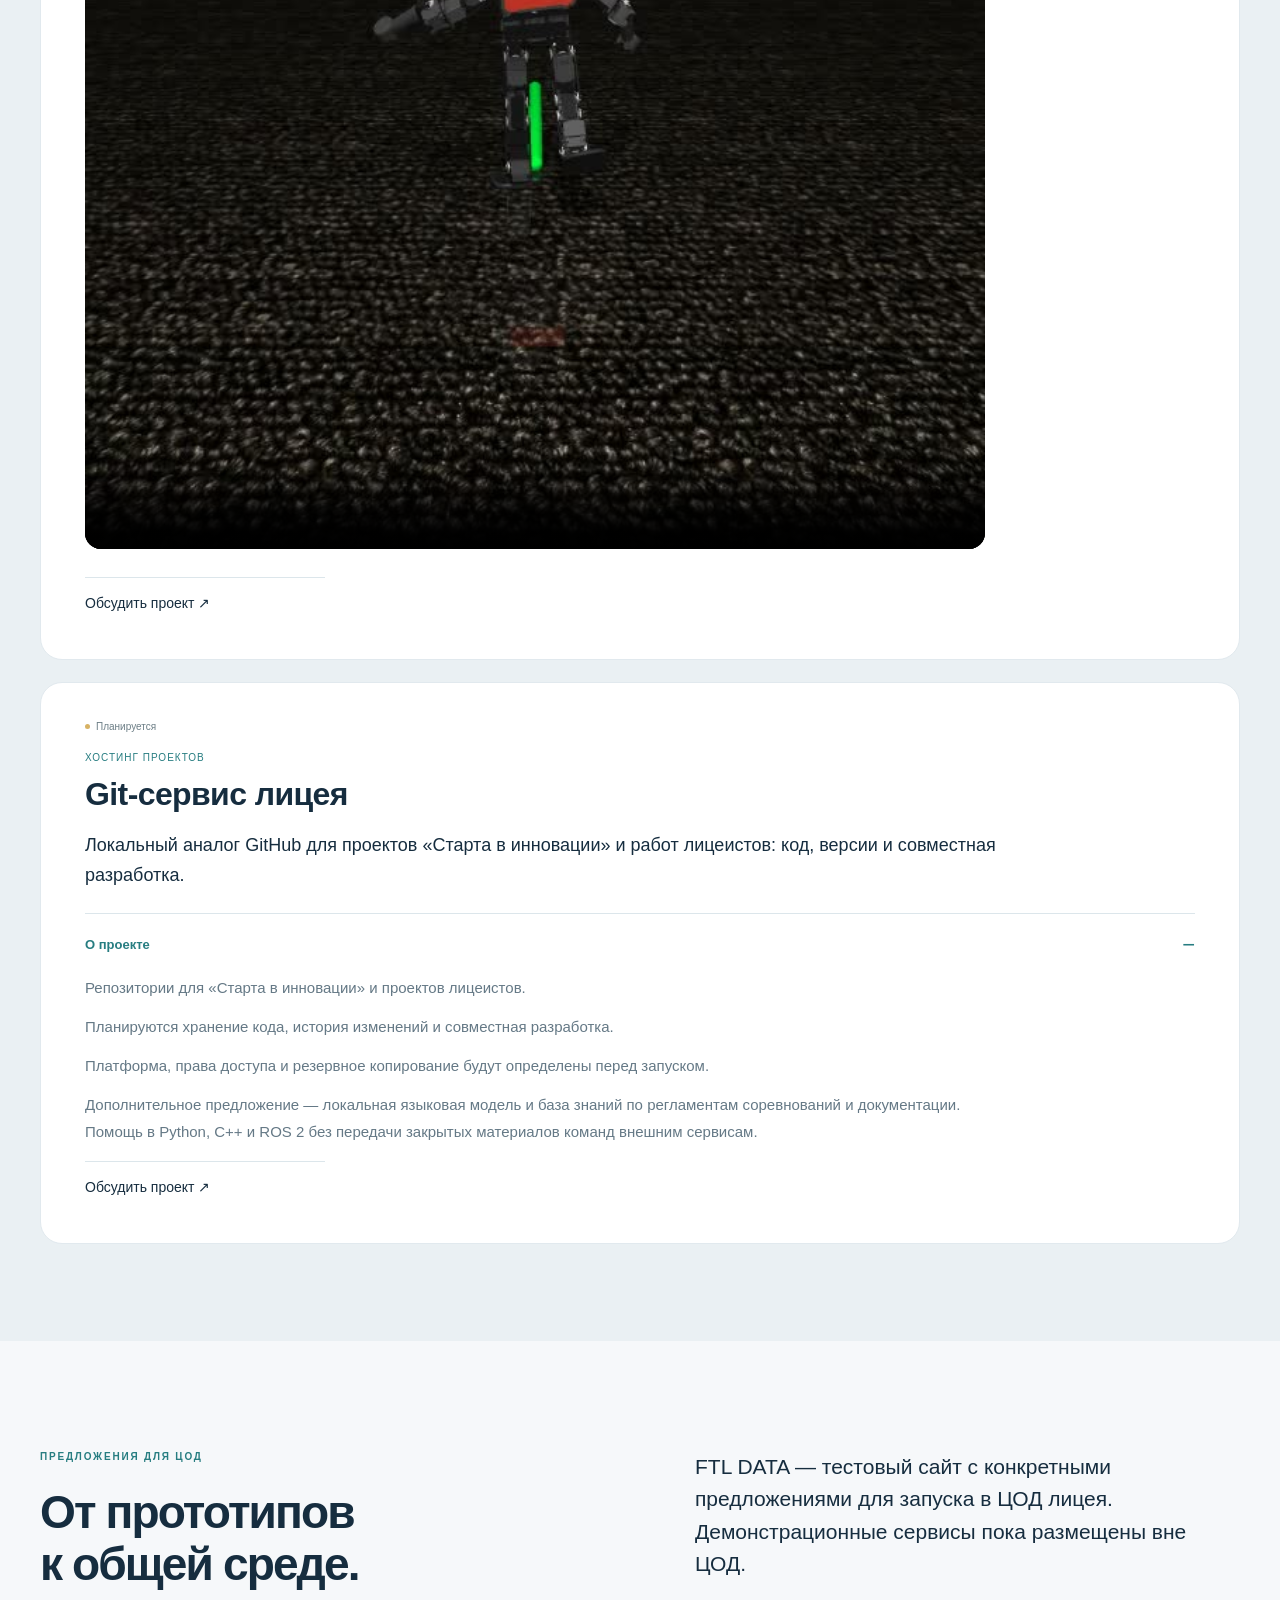
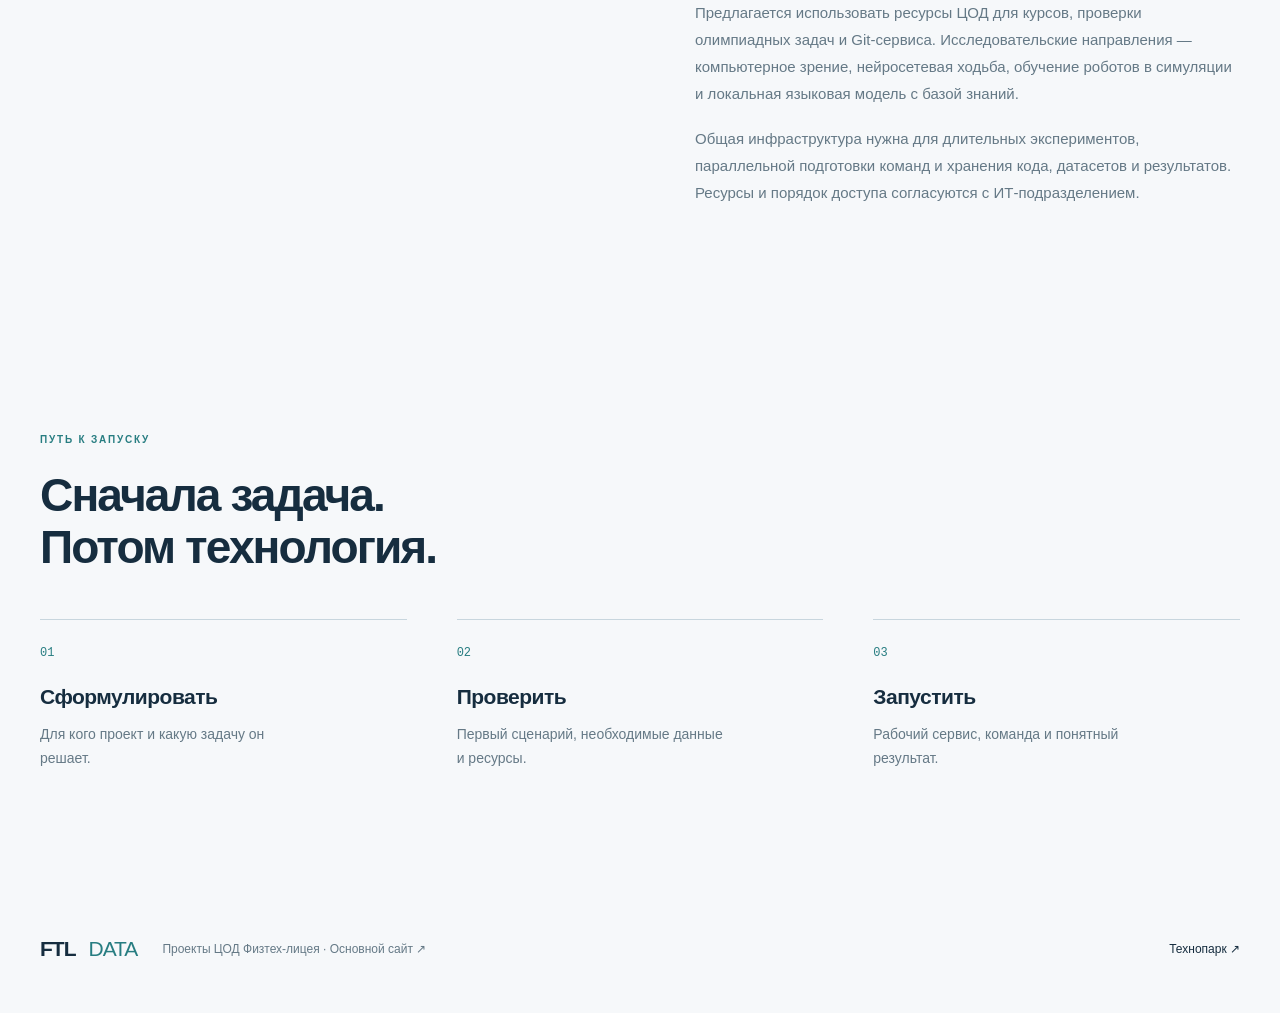
==== commit 9fa2304c: "Add isolated FTL demos and reciprocal site links; remove Pages assistant" ====
--- a/ftldata/index.html
+++ b/ftldata/index.html
@@ -1,9 +1,9 @@
-<!doctype html><html lang="ru"><head><meta charset="utf-8"><meta name="viewport" content="width=device-width,initial-scale=1"><meta name="theme-color" content="#f6f8fa"><meta name="description" content="FTL DATA — проектный портал ЦОД Физтех-лицея: обучение, робототехника, локальный ИИ и инфраструктура ученических проектов."><title>FTL DATA — проекты ЦОД Физтех-лицея</title><link rel="icon" href="./assets/mark.svg?v=2" type="image/svg+xml"><link rel="stylesheet" href="./style.css?v=11"><script defer src="./app.js?v=9"></script></head><body>
+<!doctype html><html lang="ru"><head><meta charset="utf-8"><meta name="viewport" content="width=device-width,initial-scale=1"><meta name="theme-color" content="#f6f8fa"><meta name="description" content="FTL DATA — проектный портал ЦОД Физтех-лицея: обучение, робототехника, локальный ИИ и инфраструктура ученических проектов."><title>FTL DATA — проекты ЦОД Физтех-лицея</title><link rel="icon" href="./assets/mark.svg?v=2" type="image/svg+xml"><link rel="stylesheet" href="./style.css?v=11"><script defer src="./app.js?v=9"></script></head><body><div style="padding:10px 20px;text-align:center;background:#e8eef3;font-size:14px"><a href="https://ftldata.duckdns.org/" style="color:#18505d;font-weight:600">Основной сайт · ftldata.duckdns.org ↗</a> · <a href="./demos/" style="color:#18505d">Тестовые страницы →</a></div>
 <a class="skip" href="#projects">К проектам</a>
-<header class="wrap"><a class="brand" href="./" aria-label="FTL DATA — главная"><span>FTL<span class="brand-light">DATA</span></span></a><nav aria-label="Основная навигация"><a class="about-link" href="#environment">Среда</a><a href="#projects">Проекты</a><a class="nav-button" href="#brief">Помощник ↗</a></nav></header>
+<header class="wrap"><a class="brand" href="./" aria-label="FTL DATA — главная"><span>FTL<span class="brand-light">DATA</span></span></a><nav aria-label="Основная навигация"><a class="about-link" href="#environment">Среда</a><a href="#projects">Проекты</a><a class="nav-button" href="./demos/">Тестовые страницы ↗</a></nav></header>
 <main><section class="hero wrap"><div class="hero-top"><div><p class="eyebrow">ЦОД ФИЗТЕХ-ЛИЦЕЯ · ПРОЕКТНЫЙ ПОРТАЛ</p><h1>От идеи —<br>к работающему<br><em>проекту.</em></h1></div><div class="hero-aside"><p>Обучение, роботы и искусственный интеллект. <br>Одна точка входа в проекты ЦОД.</p><a class="button primary" href="#projects">Выбрать проект <span>↘</span></a><span class="quiet">Первый пул · 5 направлений · 4 учебных сервиса доступны</span></div></div></section>
 <section class="environment wrap" id="environment"><div><p class="eyebrow">СРЕДА ДЛЯ ИССЛЕДОВАНИЙ</p><h2>Знания становятся<br>практикой.</h2></div><div class="environment-copy"><p class="lead">Физтех-лицей имени П. Л. Капицы и его технопарк соединяют обучение с исследовательской и инженерной работой.</p><p>В технопарке — научные лаборатории, оборудование для экспериментов и пространство для командных проектов. FTL DATA собирает цифровые инициативы: учебные сервисы, симуляторы и инструменты разработки.</p><div class="source-links"><a href="https://phtl.ru/" target="_blank" rel="noopener noreferrer">О лицее ↗</a><a href="https://kapitsa.center/o-klastere/" target="_blank" rel="noopener noreferrer">О технопарке ↗</a></div></div></section>
 <section class="projects-section" id="projects"><div class="wrap"><div class="section-heading"><div><p class="eyebrow">ПУЛ ПРОЕКТОВ</p><h2>Пять направлений.<br>Общее пространство.</h2></div><p class="section-note">Учебные сервисы доступны в «ФТЛ Курсы».<br>Выберите своё направление.</p></div><div class="filters" role="group" aria-label="Направления проектов"><button type="button" data-filter="all" aria-pressed="true">Все <span>5</span></button><button type="button" data-filter="learning" aria-pressed="false">Обучение <span>2</span></button><button type="button" data-filter="robotics" aria-pressed="false">Соревнования и исследования <span>2</span></button><button type="button" data-filter="infrastructure" aria-pressed="false">Инфраструктура <span>1</span></button></div><div id="project-grid" class="project-grid"></div><p id="project-status" class="quiet" role="status"></p><noscript><p>Для выбора проектов включите JavaScript. <a href="./projects.json">Список проектов</a></p></noscript></div></section>
 <section class="environment wrap" id="data-center"><div><p class="eyebrow">ПРЕДЛОЖЕНИЯ ДЛЯ ЦОД</p><h2>От прототипов<br>к общей среде.</h2></div><div class="environment-copy"><p class="lead">FTL DATA — тестовый сайт с конкретными предложениями для запуска в ЦОД лицея. Демонстрационные сервисы пока размещены вне ЦОД.</p><p>Предлагается использовать ресурсы ЦОД для курсов, проверки олимпиадных задач и Git-сервиса. Исследовательские направления — компьютерное зрение, нейросетевая ходьба, обучение роботов в симуляции и локальная языковая модель с базой знаний.</p><p>Общая инфраструктура нужна для длительных экспериментов, параллельной подготовки команд и хранения кода, датасетов и результатов. Ресурсы и порядок доступа согласуются с ИТ-подразделением.</p></div></section><section class="launch wrap"><p class="eyebrow">ПУТЬ К ЗАПУСКУ</p><h2>Сначала задача.<br>Потом технология.</h2><ol class="steps"><li><span class="step-number">01</span><h3>Сформулировать</h3><p>Для кого проект и какую задачу он решает.</p></li><li><span class="step-number">02</span><h3>Проверить</h3><p>Первый сценарий, необходимые данные и ресурсы.</p></li><li><span class="step-number">03</span><h3>Запустить</h3><p>Рабочий сервис, команда и понятный результат.</p></li></ol></section>
-<section class="assistant wrap" id="brief"><div class="chat-heading"><div><p class="eyebrow">ПОМОЩНИК FTL DATA</p><h2>Обсудим ваш вопрос.</h2></div></div><p class="lead">Помощник расскажет о курсах, симуляторах и проектах лицея.</p><a class="button primary" href="https://ftldata.duckdns.org/#brief">Открыть помощника на FTL DATA ↗</a></section>
+
 </main><footer class="wrap"><a class="brand" href="./">FTL<span class="brand-light">DATA</span></a><p>Проекты ЦОД Физтех-лицея · <a href="https://ftldata.duckdns.org/">Основной сайт ↗</a></p><a href="https://kapitsa.center/" target="_blank" rel="noopener noreferrer">Технопарк ↗</a></footer></body></html>
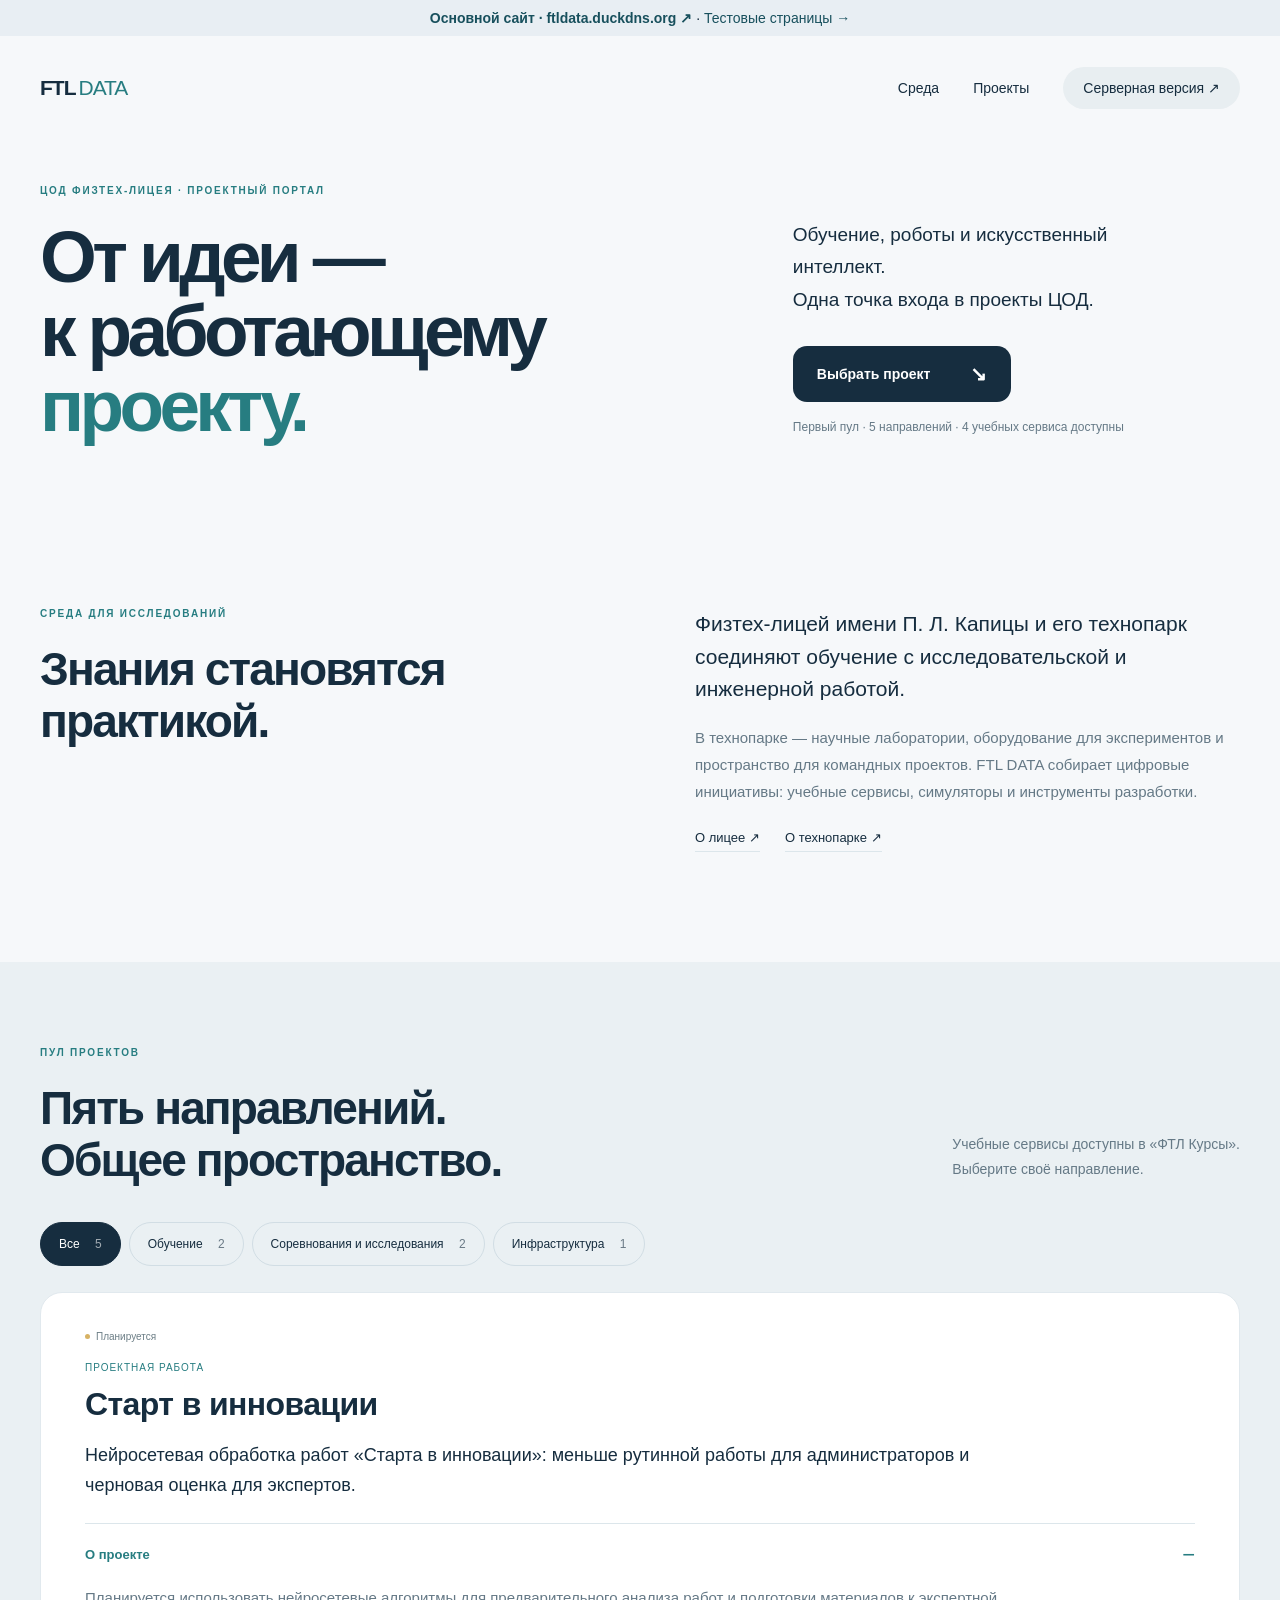
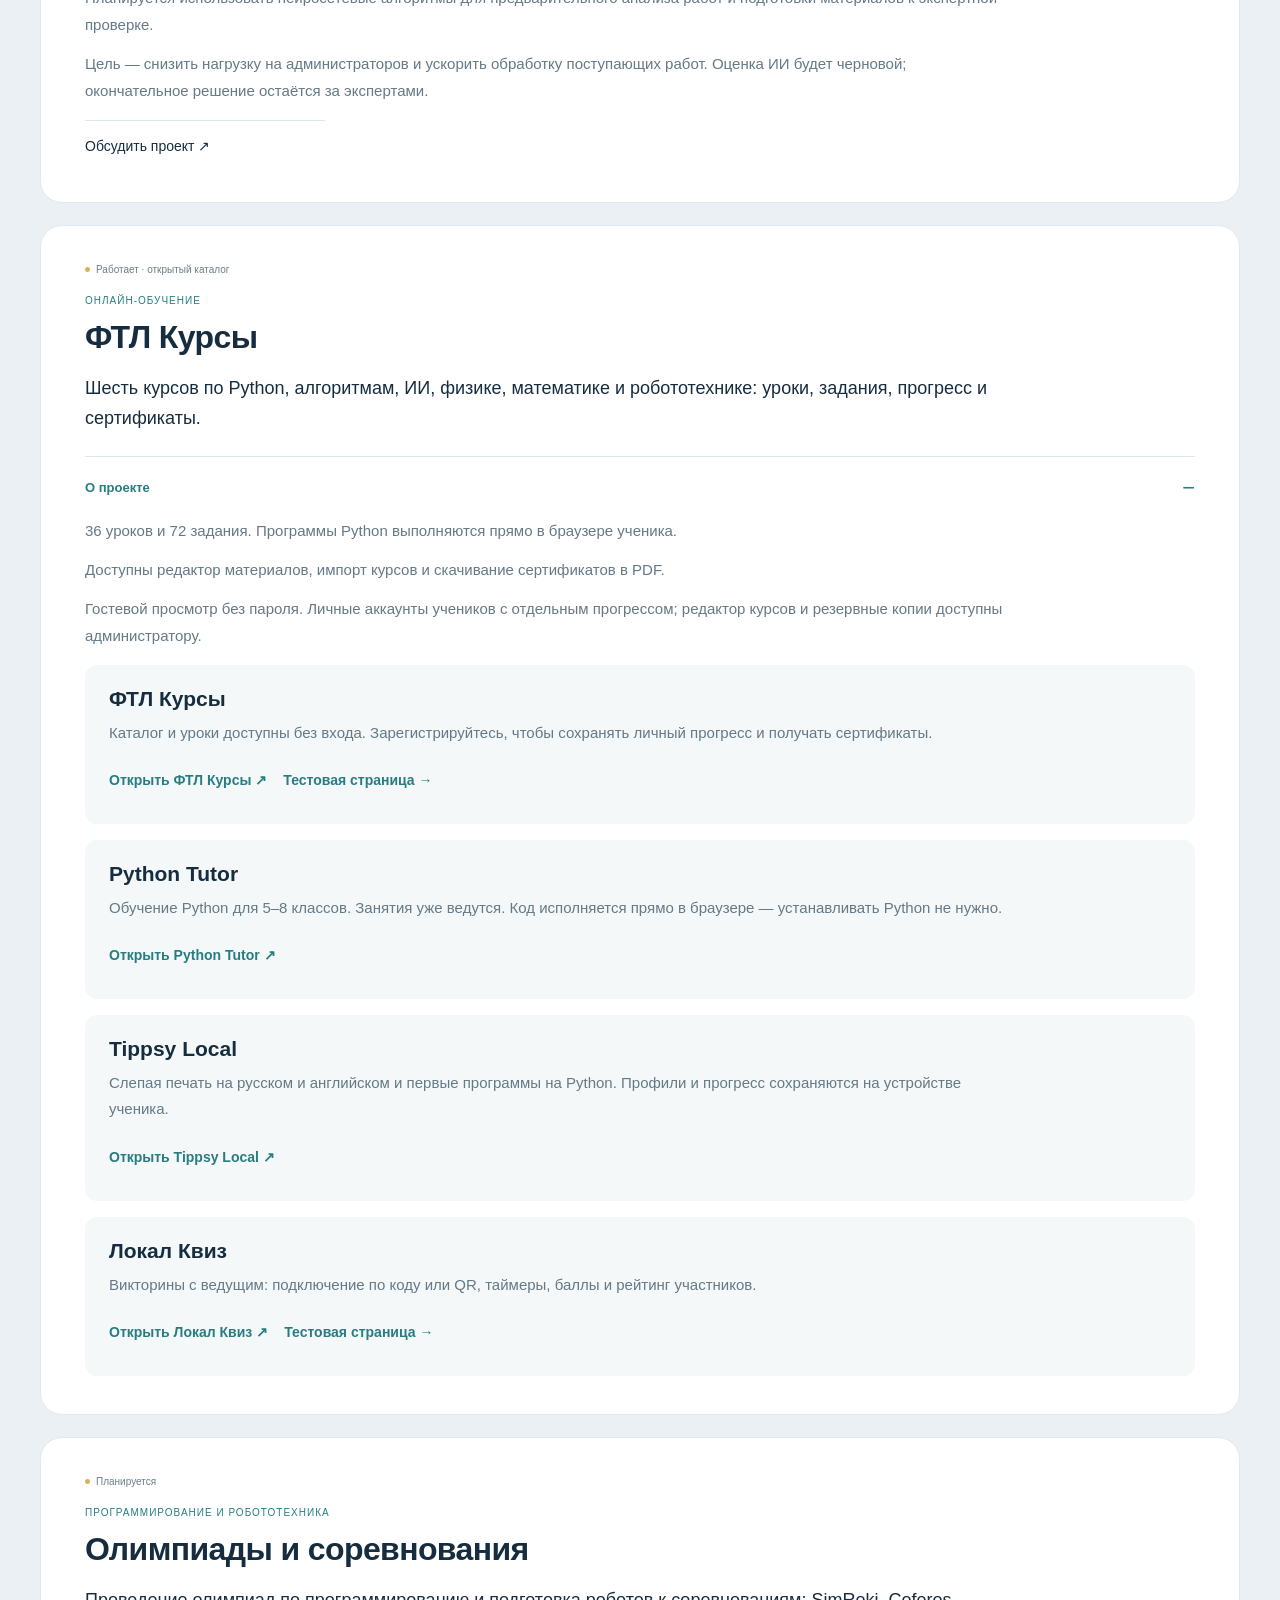
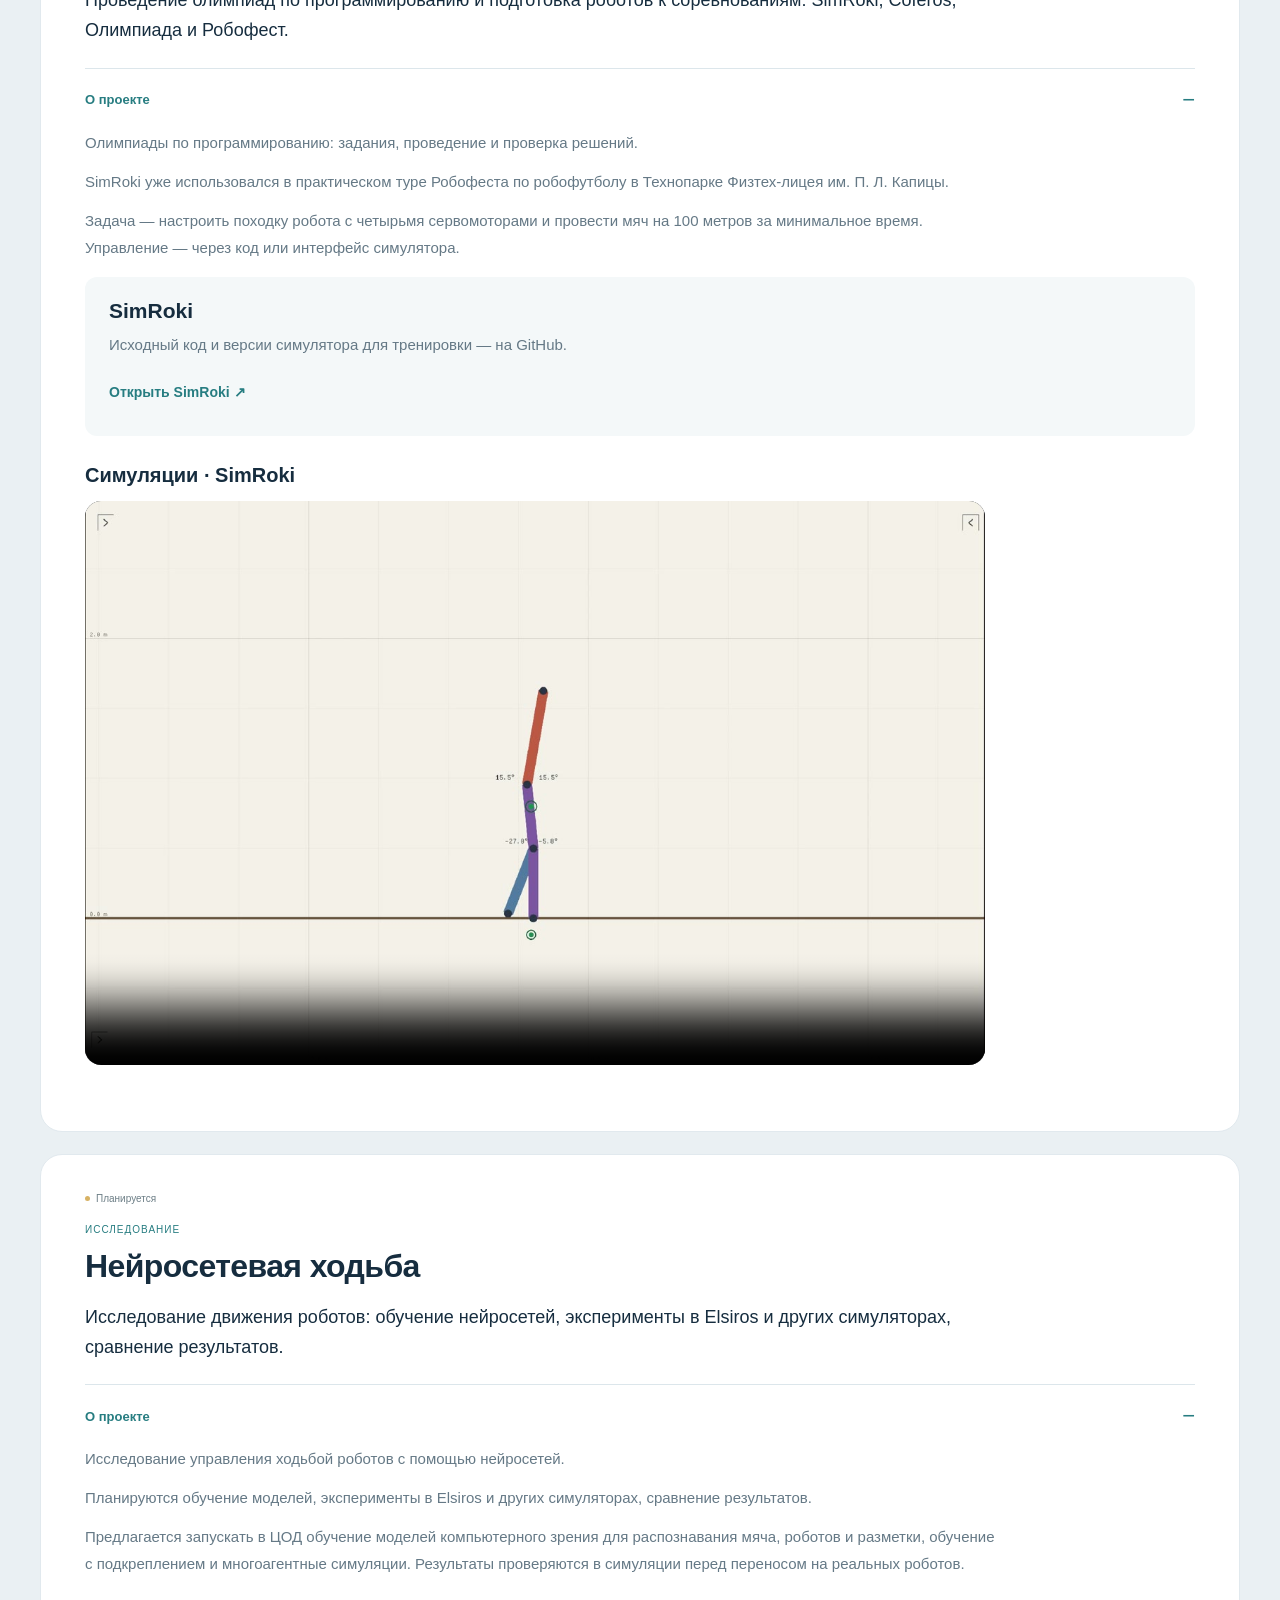
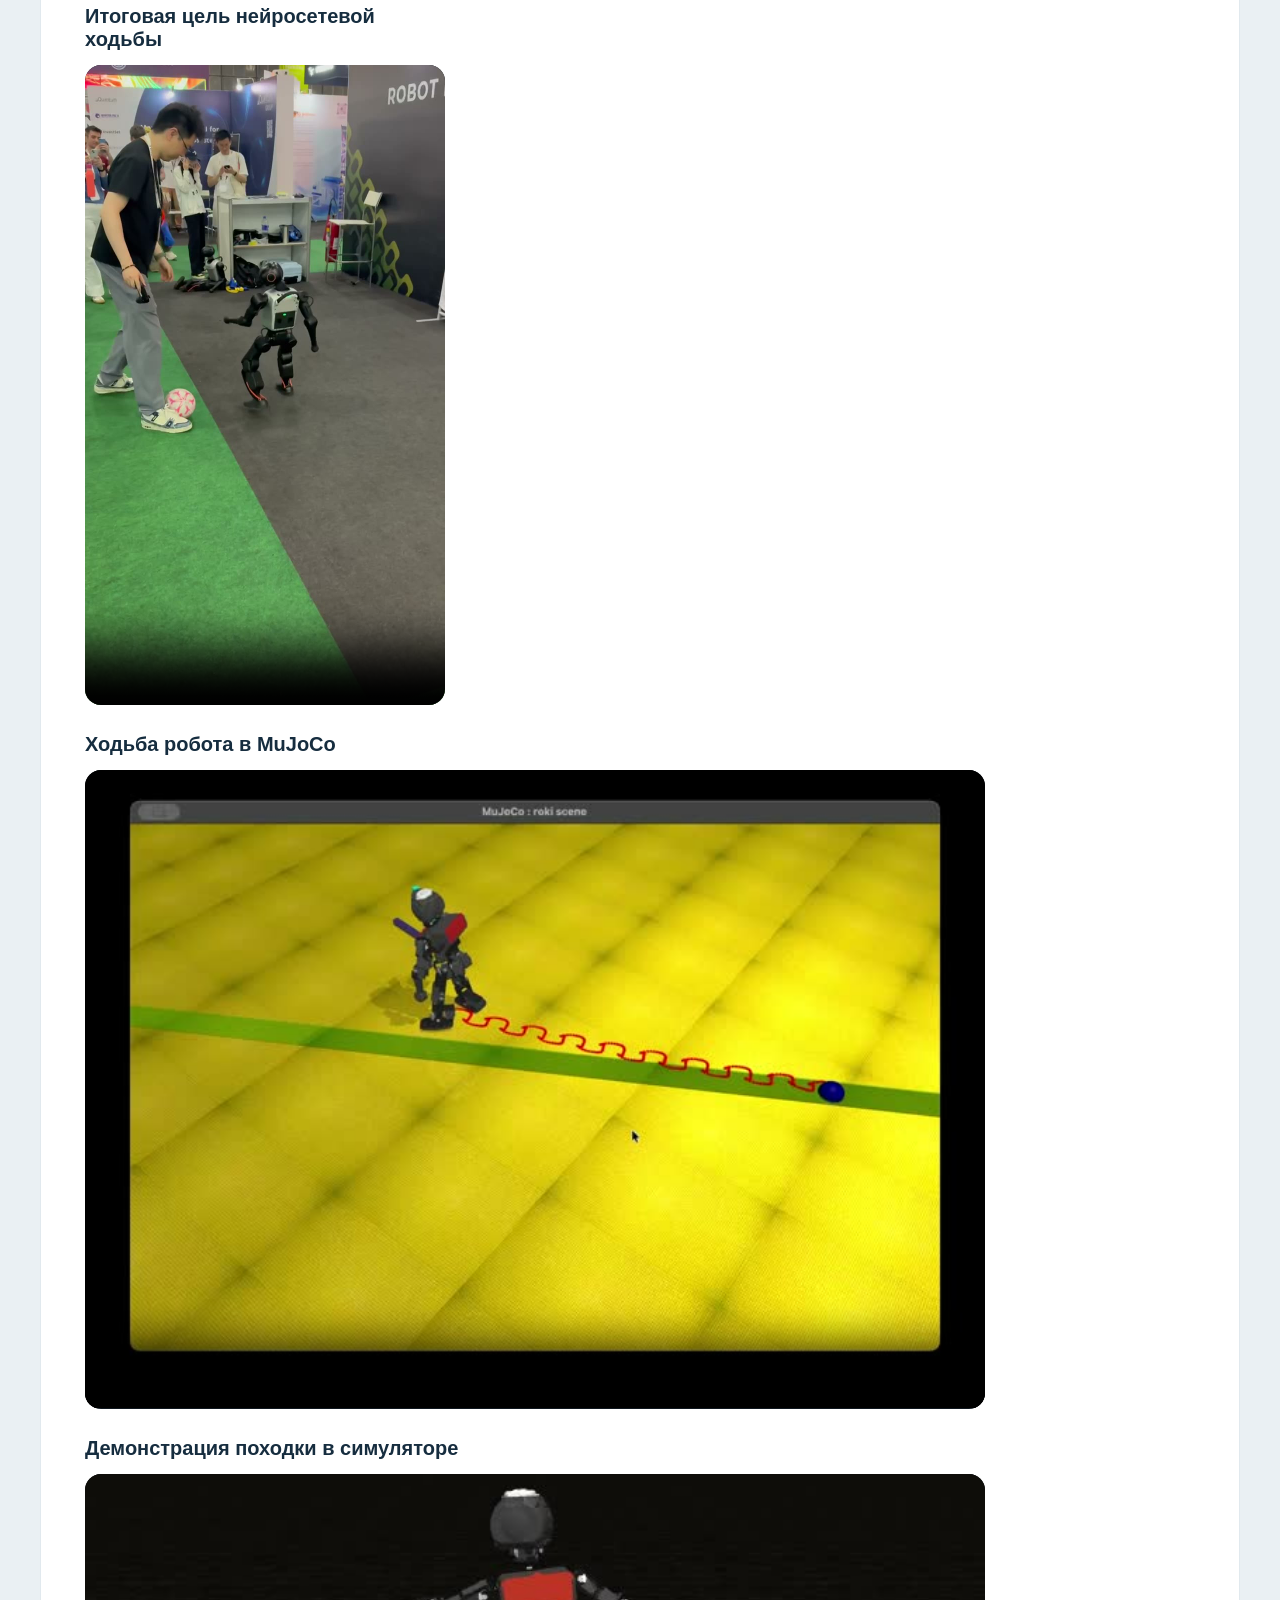
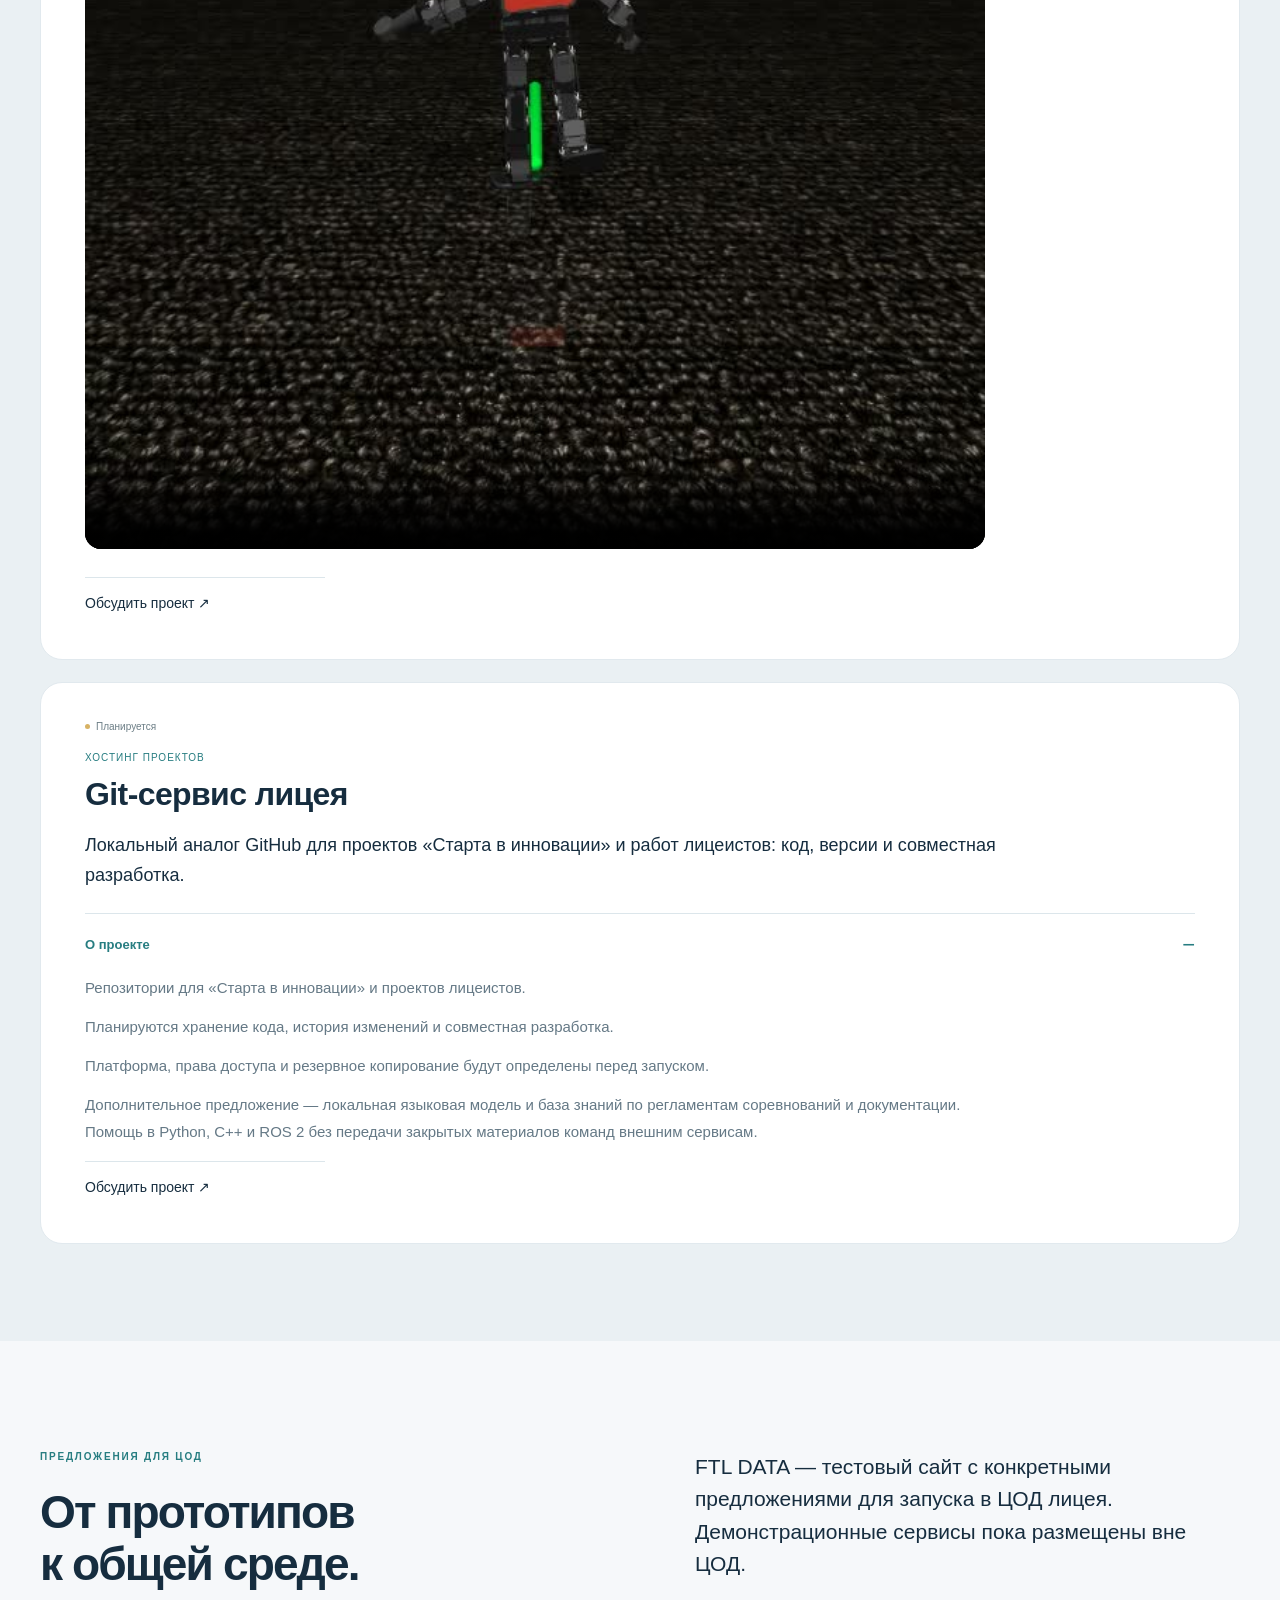
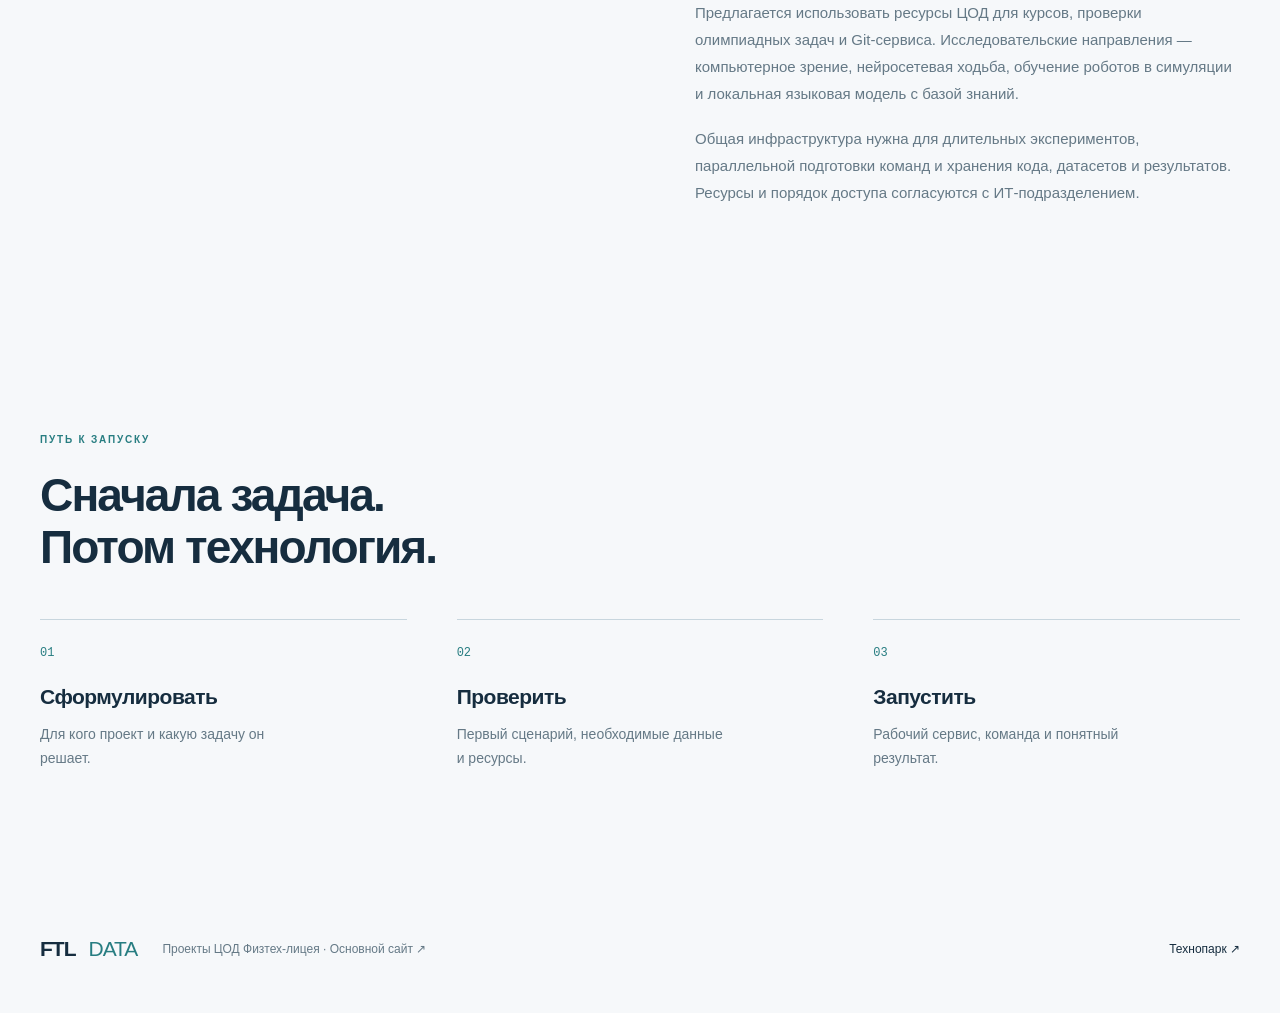
==== commit 2a1307b3: "Link Pages navigation to the server version" ====
--- a/ftldata/index.html
+++ b/ftldata/index.html
@@ -1,6 +1,6 @@
 <!doctype html><html lang="ru"><head><meta charset="utf-8"><meta name="viewport" content="width=device-width,initial-scale=1"><meta name="theme-color" content="#f6f8fa"><meta name="description" content="FTL DATA — проектный портал ЦОД Физтех-лицея: обучение, робототехника, локальный ИИ и инфраструктура ученических проектов."><title>FTL DATA — проекты ЦОД Физтех-лицея</title><link rel="icon" href="./assets/mark.svg?v=2" type="image/svg+xml"><link rel="stylesheet" href="./style.css?v=11"><script defer src="./app.js?v=9"></script></head><body><div style="padding:10px 20px;text-align:center;background:#e8eef3;font-size:14px"><a href="https://ftldata.duckdns.org/" style="color:#18505d;font-weight:600">Основной сайт · ftldata.duckdns.org ↗</a> · <a href="./demos/" style="color:#18505d">Тестовые страницы →</a></div>
 <a class="skip" href="#projects">К проектам</a>
-<header class="wrap"><a class="brand" href="./" aria-label="FTL DATA — главная"><span>FTL<span class="brand-light">DATA</span></span></a><nav aria-label="Основная навигация"><a class="about-link" href="#environment">Среда</a><a href="#projects">Проекты</a><a class="nav-button" href="./demos/">Тестовые страницы ↗</a></nav></header>
+<header class="wrap"><a class="brand" href="./" aria-label="FTL DATA — главная"><span>FTL<span class="brand-light">DATA</span></span></a><nav aria-label="Основная навигация"><a class="about-link" href="#environment">Среда</a><a href="#projects">Проекты</a><a class="nav-button" href="https://ftldata.duckdns.org/">Серверная версия ↗</a></nav></header>
 <main><section class="hero wrap"><div class="hero-top"><div><p class="eyebrow">ЦОД ФИЗТЕХ-ЛИЦЕЯ · ПРОЕКТНЫЙ ПОРТАЛ</p><h1>От идеи —<br>к работающему<br><em>проекту.</em></h1></div><div class="hero-aside"><p>Обучение, роботы и искусственный интеллект. <br>Одна точка входа в проекты ЦОД.</p><a class="button primary" href="#projects">Выбрать проект <span>↘</span></a><span class="quiet">Первый пул · 5 направлений · 4 учебных сервиса доступны</span></div></div></section>
 <section class="environment wrap" id="environment"><div><p class="eyebrow">СРЕДА ДЛЯ ИССЛЕДОВАНИЙ</p><h2>Знания становятся<br>практикой.</h2></div><div class="environment-copy"><p class="lead">Физтех-лицей имени П. Л. Капицы и его технопарк соединяют обучение с исследовательской и инженерной работой.</p><p>В технопарке — научные лаборатории, оборудование для экспериментов и пространство для командных проектов. FTL DATA собирает цифровые инициативы: учебные сервисы, симуляторы и инструменты разработки.</p><div class="source-links"><a href="https://phtl.ru/" target="_blank" rel="noopener noreferrer">О лицее ↗</a><a href="https://kapitsa.center/o-klastere/" target="_blank" rel="noopener noreferrer">О технопарке ↗</a></div></div></section>
 <section class="projects-section" id="projects"><div class="wrap"><div class="section-heading"><div><p class="eyebrow">ПУЛ ПРОЕКТОВ</p><h2>Пять направлений.<br>Общее пространство.</h2></div><p class="section-note">Учебные сервисы доступны в «ФТЛ Курсы».<br>Выберите своё направление.</p></div><div class="filters" role="group" aria-label="Направления проектов"><button type="button" data-filter="all" aria-pressed="true">Все <span>5</span></button><button type="button" data-filter="learning" aria-pressed="false">Обучение <span>2</span></button><button type="button" data-filter="robotics" aria-pressed="false">Соревнования и исследования <span>2</span></button><button type="button" data-filter="infrastructure" aria-pressed="false">Инфраструктура <span>1</span></button></div><div id="project-grid" class="project-grid"></div><p id="project-status" class="quiet" role="status"></p><noscript><p>Для выбора проектов включите JavaScript. <a href="./projects.json">Список проектов</a></p></noscript></div></section>
